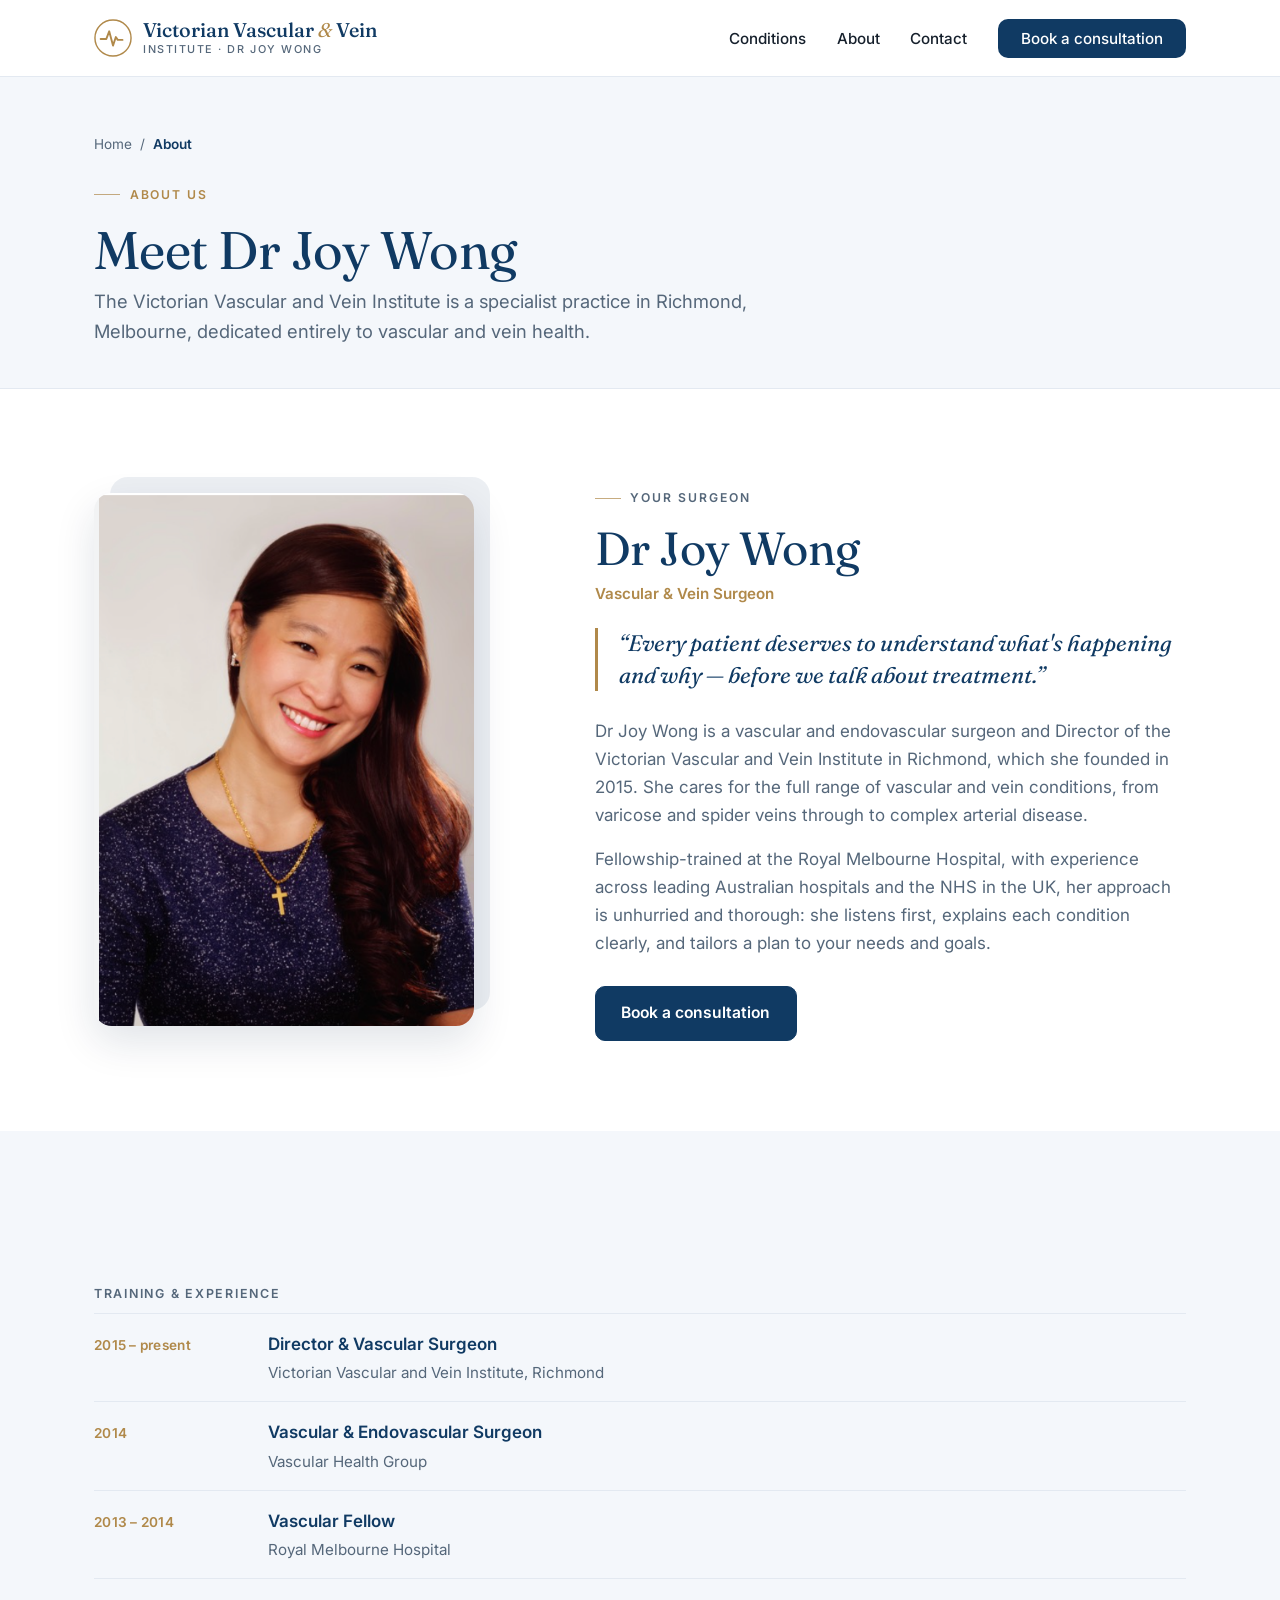
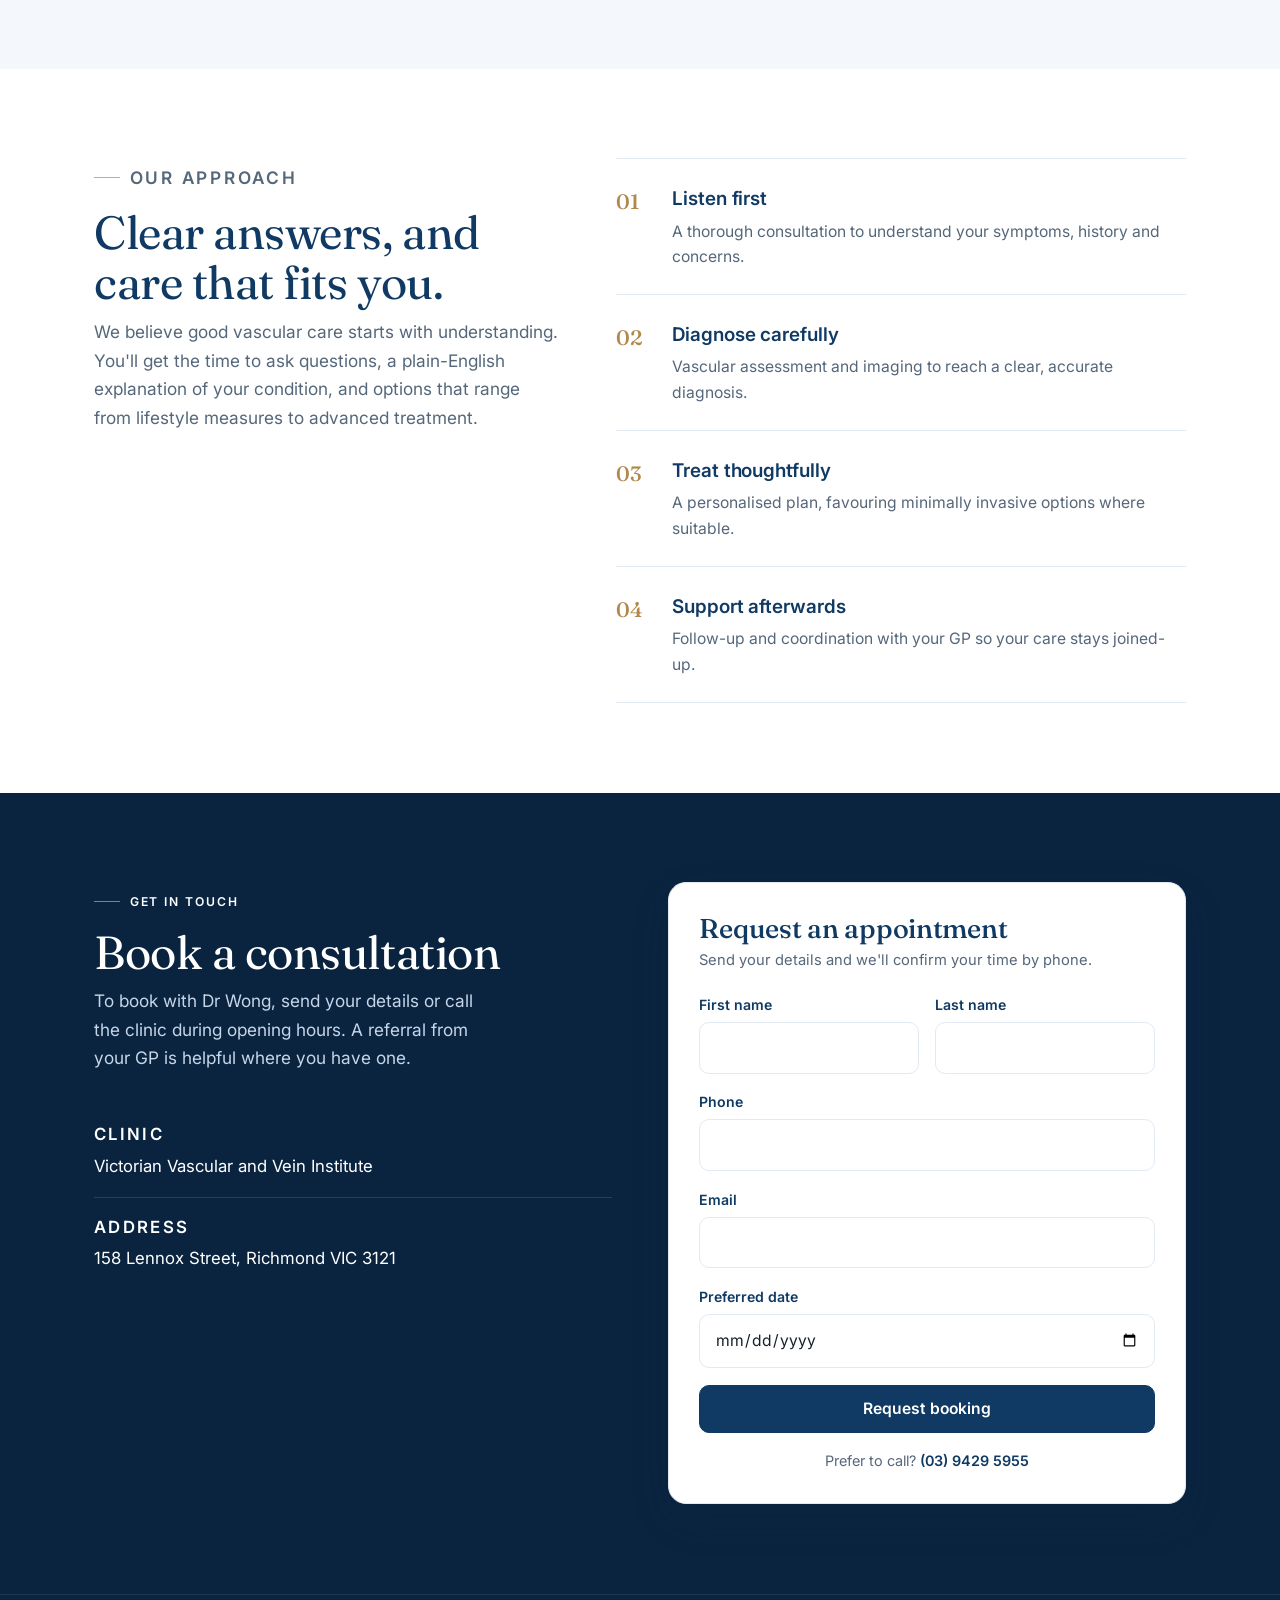
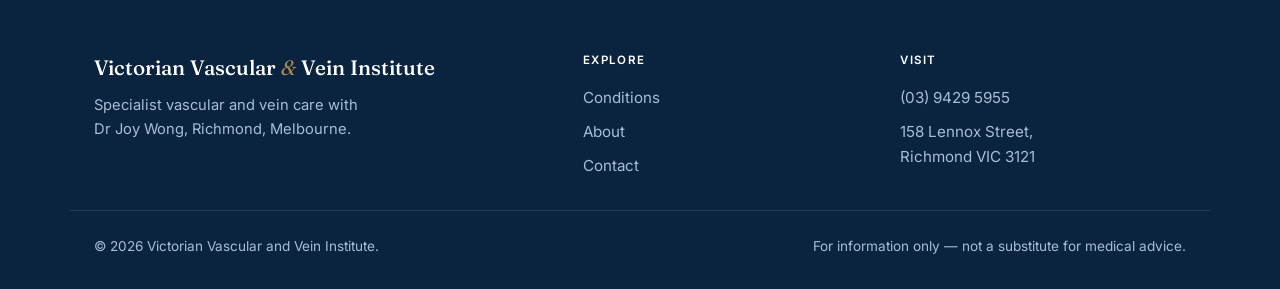
==== about.html @ 4ceb982b "Add per-condition about pages, booking form, and dedicated About Us page - New about.html: Dr Wong b" ====
<!DOCTYPE html>
<html lang="en">
<head>
  <meta charset="UTF-8" />
  <meta name="viewport" content="width=device-width, initial-scale=1.0" />
  <meta name="description" content="About the Victorian Vascular and Vein Institute and Dr Joy Wong — vascular and vein surgeon in Richmond, Melbourne, with her training and experience." />
  <title>About Us — Victorian Vascular and Vein Institute</title>
  <link rel="preconnect" href="https://fonts.googleapis.com" />
  <link rel="preconnect" href="https://fonts.gstatic.com" crossorigin />
  <link href="https://fonts.googleapis.com/css2?family=Fraunces:ital,opsz,wght@0,9..144,400;0,9..144,500;0,9..144,600;1,9..144,400&family=Inter:wght@400;500;600;700&display=swap" rel="stylesheet" />
  <link rel="stylesheet" href="styles.css" />
</head>
<body>
  <a class="skip-link" href="#main">Skip to content</a>

  <header class="site-header">
    <div class="container header-inner">
      <a class="brand" href="index.html" aria-label="Victorian Vascular and Vein Institute home">
        <span class="brand-mark" aria-hidden="true">
          <svg viewBox="0 0 40 40" width="38" height="38">
            <circle cx="20" cy="20" r="19" fill="none" stroke="currentColor" stroke-width="1.5"/>
            <path d="M7 21 h6 l3 -8 l4 15 l3 -9 l2 3 h5" fill="none" stroke="currentColor" stroke-width="2" stroke-linecap="round" stroke-linejoin="round"/>
          </svg>
        </span>
        <span class="brand-text">
          <span class="brand-name">Victorian Vascular <span class="amp">&amp;</span> Vein</span>
          <span class="brand-sub">Institute · Dr Joy Wong</span>
        </span>
      </a>
      <nav class="nav" aria-label="Primary">
        <button class="nav-toggle" aria-expanded="false" aria-controls="nav-menu">
          <span class="sr-only">Menu</span>
          <span class="nav-bars" aria-hidden="true"></span>
        </button>
        <ul id="nav-menu" class="nav-menu">
          <li><a href="index.html#services">Conditions</a></li>
          <li><a href="about.html" aria-current="page">About</a></li>
          <li><a href="index.html#contact">Contact</a></li>
          <li><a class="nav-cta" href="#book">Book a consultation</a></li>
        </ul>
      </nav>
    </div>
  </header>

  <main id="main">
    <section class="page-hero">
      <div class="container">
        <nav class="breadcrumb" aria-label="Breadcrumb">
          <a href="index.html">Home</a>
          <span aria-hidden="true">/</span>
          <span aria-current="page">About</span>
        </nav>
        <p class="eyebrow">About us</p>
        <h1>Meet Dr Joy Wong</h1>
        <p class="page-lead">
          The Victorian Vascular and Vein Institute is a specialist practice in
          Richmond, Melbourne, dedicated entirely to vascular and vein health.
        </p>
      </div>
    </section>

    <!-- Surgeon -->
    <section class="section">
      <div class="container surgeon">
        <figure class="surgeon-photo">
          <img src="images/dr-joy-wong.png" alt="Dr Joy Wong" width="522" height="732" />
        </figure>
        <div class="surgeon-bio">
          <p class="eyebrow">Your surgeon</p>
          <h2 class="section-title">Dr Joy Wong</h2>
          <p class="role">Vascular &amp; Vein Surgeon</p>
          <blockquote class="pull-quote">
            “Every patient deserves to understand what's happening and why —
            before we talk about treatment.”
          </blockquote>
          <p>
            Dr Joy Wong is a vascular and endovascular surgeon and Director of
            the Victorian Vascular and Vein Institute in Richmond, which she
            founded in 2015. She cares for the full range of vascular and vein
            conditions, from varicose and spider veins through to complex
            arterial disease.
          </p>
          <p>
            Fellowship-trained at the Royal Melbourne Hospital, with experience
            across leading Australian hospitals and the NHS in the UK, her
            approach is unhurried and thorough: she listens first, explains each
            condition clearly, and tailors a plan to your needs and goals.
          </p>
          <a class="btn btn-primary" href="#book">Book a consultation</a>
        </div>
      </div>
    </section>

    <!-- Experience -->
    <section class="section section-paper">
      <div class="container experience">
        <h3>Training &amp; experience</h3>
        <ul class="exp-list">
          <li>
            <span class="exp-date">2015 – present</span>
            <span class="exp-role">Director &amp; Vascular Surgeon</span>
            <span class="exp-place">Victorian Vascular and Vein Institute, Richmond</span>
          </li>
          <li>
            <span class="exp-date">2014</span>
            <span class="exp-role">Vascular &amp; Endovascular Surgeon</span>
            <span class="exp-place">Vascular Health Group</span>
          </li>
          <li>
            <span class="exp-date">2013 – 2014</span>
            <span class="exp-role">Vascular Fellow</span>
            <span class="exp-place">Royal Melbourne Hospital</span>
          </li>
        </ul>
      </div>
    </section>

    <!-- Approach -->
    <section class="section">
      <div class="container about-grid">
        <div class="about-lead">
          <p class="eyebrow">Our approach</p>
          <h2 class="section-title">Clear answers, and care that fits you.</h2>
          <p>
            We believe good vascular care starts with understanding. You'll get
            the time to ask questions, a plain-English explanation of your
            condition, and options that range from lifestyle measures to advanced
            treatment.
          </p>
        </div>
        <ul class="feature-list">
          <li>
            <span class="feature-num">01</span>
            <div>
              <h3>Listen first</h3>
              <p>A thorough consultation to understand your symptoms, history and concerns.</p>
            </div>
          </li>
          <li>
            <span class="feature-num">02</span>
            <div>
              <h3>Diagnose carefully</h3>
              <p>Vascular assessment and imaging to reach a clear, accurate diagnosis.</p>
            </div>
          </li>
          <li>
            <span class="feature-num">03</span>
            <div>
              <h3>Treat thoughtfully</h3>
              <p>A personalised plan, favouring minimally invasive options where suitable.</p>
            </div>
          </li>
          <li>
            <span class="feature-num">04</span>
            <div>
              <h3>Support afterwards</h3>
              <p>Follow-up and coordination with your GP so your care stays joined-up.</p>
            </div>
          </li>
        </ul>
      </div>
    </section>

    <!-- Contact / booking -->
    <section class="section section-navy">
      <div class="container contact-grid">
        <div class="contact-info">
          <p class="eyebrow light">Get in touch</p>
          <h2 class="section-title light">Book a consultation</h2>
          <p class="contact-intro">
            To book with Dr Wong, send your details or call the clinic during
            opening hours. A referral from your GP is helpful where you have one.
          </p>
          <ul class="contact-list">
            <li>
              <span class="contact-label">Clinic</span>
              <span>Victorian Vascular and Vein Institute</span>
            </li>
            <li>
              <span class="contact-label">Address</span>
              <a href="https://maps.google.com/?q=158+Lennox+Street,+Richmond+VIC+3121" target="_blank" rel="noopener">158 Lennox Street, Richmond VIC 3121</a>
            </li>
          </ul>
        </div>
        <form class="booking-form" id="book" novalidate>
          <h2 class="booking-title">Request an appointment</h2>
          <p class="booking-sub">Send your details and we'll confirm your time by phone.</p>
          <div class="field-row">
            <div class="field">
              <label for="bf-first">First name</label>
              <input id="bf-first" name="first_name" type="text" autocomplete="given-name" required />
            </div>
            <div class="field">
              <label for="bf-last">Last name</label>
              <input id="bf-last" name="last_name" type="text" autocomplete="family-name" required />
            </div>
          </div>
          <div class="field">
            <label for="bf-phone">Phone</label>
            <input id="bf-phone" name="phone" type="tel" autocomplete="tel" required />
          </div>
          <div class="field">
            <label for="bf-email">Email</label>
            <input id="bf-email" name="email" type="email" autocomplete="email" required />
          </div>
          <div class="field">
            <label for="bf-date">Preferred date</label>
            <input id="bf-date" name="preferred_date" type="date" />
          </div>
          <button class="btn btn-primary btn-block" type="submit">Request booking</button>
          <p class="booking-alt">Prefer to call? <a href="tel:+61394295955">(03) 9429 5955</a></p>
          <p class="booking-status" role="status" aria-live="polite" hidden></p>
        </form>
      </div>
    </section>
  </main>

  <footer class="site-footer">
    <div class="container footer-grid">
      <div>
        <p class="footer-brand">Victorian Vascular <span class="amp">&amp;</span> Vein Institute</p>
        <p class="footer-note">
          Specialist vascular and vein care with Dr Joy Wong, Richmond, Melbourne.
        </p>
      </div>
      <div class="footer-col">
        <h4>Explore</h4>
        <a href="index.html#services">Conditions</a>
        <a href="about.html">About</a>
        <a href="index.html#contact">Contact</a>
      </div>
      <div class="footer-col">
        <h4>Visit</h4>
        <a href="tel:+61394295955">(03) 9429 5955</a>
        <a href="https://maps.google.com/?q=158+Lennox+Street,+Richmond+VIC+3121" target="_blank" rel="noopener">158 Lennox Street,<br />Richmond VIC 3121</a>
      </div>
    </div>
    <div class="container footer-base">
      <p>© <span id="year"></span> Victorian Vascular and Vein Institute.</p>
      <p>For information only — not a substitute for medical advice.</p>
    </div>
  </footer>

  <script src="script.js"></script>
</body>
</html>
---- styles.css ----
/* ============================================================
   Victorian Vascular and Vein Institute
   Palette: navy + white, restrained brass accent
   Type: Fraunces (display) + Inter (body/UI)
   ============================================================ */

:root {
  --navy: #103a63;
  --navy-deep: #0a2440;
  --navy-700: #1c4e80;
  --ink: #16202c;
  --muted: #55677a;
  --brass: #b0894a;
  --brass-soft: #cba95f;
  --paper: #f4f7fb;
  --line: #e3e9f1;
  --white: #ffffff;

  --radius: 10px;
  --radius-lg: 18px;
  --shadow-sm: 0 2px 10px rgba(10, 36, 64, 0.06);
  --shadow-md: 0 16px 40px rgba(10, 36, 64, 0.12);
  --container: 1140px;

  --serif: "Fraunces", Georgia, "Times New Roman", serif;
  --sans: "Inter", system-ui, -apple-system, "Segoe UI", Roboto, sans-serif;
}

* { box-sizing: border-box; }
html { scroll-behavior: smooth; }

body {
  margin: 0;
  font-family: var(--sans);
  color: var(--ink);
  background: var(--white);
  line-height: 1.65;
  font-size: 17px;
  -webkit-font-smoothing: antialiased;
  text-rendering: optimizeLegibility;
}

h1, h2, h3, h4 { margin: 0 0 0.5em; color: var(--navy); }
h1, h2 { font-family: var(--serif); font-weight: 400; line-height: 1.08; letter-spacing: -0.01em; }
h1 { font-size: clamp(2.5rem, 6vw, 4.15rem); }
h2 { font-size: clamp(1.9rem, 4vw, 2.9rem); }
h3 { font-family: var(--sans); font-weight: 600; font-size: 1.18rem; letter-spacing: -0.005em; }
h4 { font-family: var(--sans); font-weight: 600; font-size: 0.95rem; }
p { margin: 0 0 1rem; }
a { color: var(--navy); text-decoration: none; }
a:hover { color: var(--navy-700); }

.amp { font-family: var(--serif); font-style: italic; color: var(--brass); font-weight: 400; }

.container { width: 100%; max-width: var(--container); margin: 0 auto; padding: 0 1.5rem; }

.sr-only {
  position: absolute; width: 1px; height: 1px; padding: 0; margin: -1px;
  overflow: hidden; clip: rect(0 0 0 0); white-space: nowrap; border: 0;
}
.skip-link {
  position: absolute; left: -999px; top: 0; z-index: 100;
  background: var(--navy); color: #fff; padding: 0.6rem 1rem; border-radius: 0 0 8px 0;
}
.skip-link:focus { left: 0; }

:focus-visible { outline: 3px solid var(--brass); outline-offset: 2px; border-radius: 3px; }

/* ---------- Eyebrow ---------- */
.eyebrow {
  display: inline-flex; align-items: center; gap: 0.6rem;
  font-size: 0.76rem; font-weight: 600; text-transform: uppercase;
  letter-spacing: 0.16em; color: var(--brass); margin: 0 0 1rem;
}
.eyebrow::before {
  content: ""; width: 26px; height: 1px; background: var(--brass); opacity: 0.7;
}
.eyebrow.light { color: var(--brass-soft); }
.eyebrow.light::before { background: var(--brass-soft); }

/* ---------- Buttons ---------- */
.btn {
  display: inline-block; font-family: var(--sans); font-weight: 600; font-size: 0.98rem;
  padding: 0.85rem 1.6rem; border-radius: var(--radius); border: 1.5px solid transparent;
  cursor: pointer; transition: transform 0.18s ease, background 0.18s ease, color 0.18s ease, border-color 0.18s ease;
}
.btn:hover { transform: translateY(-2px); }
.btn-primary { background: var(--navy); color: #fff; border-color: var(--navy); }
.btn-primary:hover { background: var(--navy-deep); border-color: var(--navy-deep); color: #fff; }
.btn-ghost { background: transparent; color: var(--navy); border-color: rgba(16, 58, 99, 0.28); }
.btn-ghost:hover { border-color: var(--navy); background: rgba(16, 58, 99, 0.04); }
.btn-block { width: 100%; }

/* ---------- Header ---------- */
.site-header {
  position: sticky; top: 0; z-index: 50;
  background: rgba(255, 255, 255, 0.86);
  backdrop-filter: saturate(180%) blur(10px);
  border-bottom: 1px solid var(--line);
}
.header-inner { display: flex; align-items: center; justify-content: space-between; min-height: 76px; gap: 1rem; }
.brand { display: flex; align-items: center; gap: 0.7rem; color: var(--navy); }
.brand:hover { color: var(--navy); }
.brand-mark { color: var(--brass); display: grid; place-items: center; flex: none; }
.brand-text { display: flex; flex-direction: column; line-height: 1.1; }
.brand-name { font-family: var(--serif); font-size: 1.24rem; font-weight: 500; color: var(--navy); }
.brand-sub {
  font-size: 0.68rem; text-transform: uppercase; letter-spacing: 0.14em;
  color: var(--muted); font-weight: 500; margin-top: 2px;
}

.nav { display: flex; align-items: center; }
.nav-menu { display: flex; align-items: center; gap: 1.9rem; list-style: none; margin: 0; padding: 0; }
.nav-menu a { color: var(--ink); font-weight: 500; font-size: 0.95rem; position: relative; padding: 0.2rem 0; }
.nav-menu a:not(.nav-cta)::after {
  content: ""; position: absolute; left: 0; bottom: -2px; width: 0; height: 1.5px;
  background: var(--brass); transition: width 0.2s ease;
}
.nav-menu a:not(.nav-cta):hover::after { width: 100%; }
.nav-menu a.nav-cta {
  background: var(--navy); color: #fff; padding: 0.62rem 1.45rem; border-radius: var(--radius); white-space: nowrap;
}
.nav-menu a.nav-cta:hover { background: var(--navy-deep); color: #fff; }

.nav-toggle { display: none; background: none; border: 0; cursor: pointer; padding: 0.5rem; }
.nav-bars, .nav-bars::before, .nav-bars::after {
  display: block; width: 24px; height: 2px; background: var(--navy); position: relative; border-radius: 2px;
}
.nav-bars::before, .nav-bars::after { content: ""; position: absolute; left: 0; }
.nav-bars::before { top: -7px; }
.nav-bars::after { top: 7px; }

/* ---------- Hero ---------- */
.hero { position: relative; overflow: hidden; padding: clamp(3rem, 7vw, 6rem) 0 clamp(3.5rem, 7vw, 6.5rem); }
.hero::before {
  content: ""; position: absolute; top: -12%; right: -8%; width: 46%; height: 120%;
  background: radial-gradient(60% 60% at 70% 40%, rgba(16, 58, 99, 0.07), transparent 70%);
  pointer-events: none;
}
.hero-inner { position: relative; display: grid; gap: clamp(2.5rem, 5vw, 4rem); align-items: center; }
.hero-copy { max-width: 34rem; }
.hero h1 { margin-bottom: 1.1rem; }
.hero .lead { font-size: 1.2rem; color: var(--muted); max-width: 33ch; margin-bottom: 1.9rem; }
.hero-actions { display: flex; flex-wrap: wrap; gap: 0.9rem; }
.hero-trust {
  display: flex; flex-wrap: wrap; gap: 0.5rem 1.5rem; list-style: none; margin: 2.2rem 0 0; padding: 1.5rem 0 0;
  border-top: 1px solid var(--line);
}
.hero-trust li {
  position: relative; padding-left: 1.4rem; font-size: 0.92rem; color: var(--ink); font-weight: 500;
}
.hero-trust li::before {
  content: ""; position: absolute; left: 0; top: 0.5em; width: 7px; height: 7px;
  border-radius: 50%; background: var(--brass);
}

/* Hero portrait — the signature element */
.hero-portrait { position: relative; margin: 0; justify-self: center; max-width: 380px; width: 100%; }
.portrait-frame { position: relative; }
.portrait-frame::before {
  content: ""; position: absolute; inset: 18px -18px -18px 18px;
  border: 1.5px solid var(--brass); border-radius: var(--radius-lg); z-index: 0;
}
.portrait-frame img {
  position: relative; z-index: 1; display: block; width: 100%; height: auto;
  border-radius: var(--radius-lg); box-shadow: var(--shadow-md);
}
.portrait-chip {
  position: absolute; z-index: 2; left: -14px; bottom: 26px;
  background: #fff; border-radius: var(--radius); padding: 0.7rem 1.1rem;
  box-shadow: var(--shadow-md); border-left: 3px solid var(--brass);
  display: flex; flex-direction: column; line-height: 1.25;
}
.portrait-chip strong { font-family: var(--serif); font-weight: 500; font-size: 1.05rem; color: var(--navy); }
.portrait-chip span { font-size: 0.8rem; color: var(--muted); }

/* ---------- Sections ---------- */
.section { padding: clamp(3.5rem, 7vw, 6rem) 0; }
.section-paper { background: var(--paper); }
.section-head { max-width: 40rem; margin-bottom: 3rem; }
.section-title { margin-bottom: 0.6rem; }
.section-intro { color: var(--muted); font-size: 1.08rem; margin: 0; }

/* ---------- Condition cards ---------- */
.cards { display: grid; grid-template-columns: repeat(auto-fill, minmax(300px, 1fr)); gap: 1.5rem; }
.card {
  position: relative; background: #fff; border: 1px solid var(--line); border-radius: var(--radius-lg);
  overflow: hidden; box-shadow: var(--shadow-sm);
  transition: transform 0.2s ease, box-shadow 0.2s ease, border-color 0.2s ease;
}
.card::after {
  content: ""; position: absolute; top: 0; left: 0; right: 0; height: 3px;
  background: var(--brass); transform: scaleX(0); transform-origin: left; transition: transform 0.25s ease;
}
.card:hover { transform: translateY(-4px); box-shadow: var(--shadow-md); border-color: transparent; }
.card:hover::after { transform: scaleX(1); }
.card-img {
  display: block; width: 100%; height: auto; aspect-ratio: 400 / 240;
  object-fit: cover; border-bottom: 1px solid var(--line); background: #eef3fa;
}
.card-body { padding: 1.4rem 1.6rem 1.7rem; }
.card-body h3 { color: var(--navy); margin-bottom: 0.45rem; }
.card-body p { color: var(--muted); margin: 0; font-size: 0.97rem; }
.card-cta {
  margin-top: 1rem; padding: 0; background: none; border: 0; cursor: pointer;
  font-family: var(--sans); font-size: 0.92rem; font-weight: 600; color: var(--navy);
  display: inline-flex; align-items: center; gap: 0.4rem;
}
.card-cta span { color: var(--brass); transition: transform 0.18s ease; }
.card-cta:hover { color: var(--navy-700); }
.card-cta:hover span { transform: translateX(3px); }

/* ---------- Before/after modal ---------- */
.modal { position: fixed; inset: 0; z-index: 100; display: grid; place-items: center; padding: 1.25rem; }
.modal[hidden] { display: none; }
.modal-backdrop { position: absolute; inset: 0; background: rgba(10, 36, 64, 0.6); backdrop-filter: blur(2px); }
.modal-dialog {
  position: relative; z-index: 1; background: #fff; border-radius: var(--radius-lg);
  padding: clamp(1.4rem, 4vw, 2.2rem); max-width: 760px; width: 100%;
  max-height: 90vh; overflow-y: auto; box-shadow: var(--shadow-md);
  animation: modal-in 0.22s ease;
}
@keyframes modal-in { from { opacity: 0; transform: translateY(12px); } to { opacity: 1; transform: none; } }
.modal-close {
  position: absolute; top: 0.9rem; right: 0.9rem; width: 40px; height: 40px;
  display: grid; place-items: center; border: 0; border-radius: 50%; cursor: pointer;
  background: var(--paper); color: var(--navy); transition: background 0.15s ease;
}
.modal-close:hover { background: var(--line); }
.modal-title { font-family: var(--serif); font-weight: 500; font-size: clamp(1.4rem, 3vw, 1.9rem); margin: 0 0 1.1rem; }
.modal-img {
  display: block; width: 100%; height: auto; border-radius: var(--radius);
  border: 1px solid var(--line); background: #eef3fa;
}
.modal-note { margin: 1rem 0 0; font-size: 0.88rem; color: var(--muted); }
body.modal-open { overflow: hidden; }

/* ---------- Card as link ---------- */
.card { text-decoration: none; color: inherit; display: flex; flex-direction: column; }
.card:hover { text-decoration: none; }
.card .card-body { display: flex; flex-direction: column; flex: 1 1 auto; }
.card .card-cta { margin-top: auto; padding-top: 1rem; }
.card:hover .card-cta span { transform: translateX(3px); }

/* ---------- Condition page ---------- */
.page-hero {
  background: var(--paper); border-bottom: 1px solid var(--line);
  padding: clamp(2rem, 5vw, 3.5rem) 0 clamp(1.8rem, 4vw, 2.6rem);
}
.breadcrumb { display: flex; flex-wrap: wrap; gap: 0.5rem; font-size: 0.85rem; color: var(--muted); margin-bottom: 1.25rem; }
.breadcrumb a { color: var(--muted); }
.breadcrumb a:hover { color: var(--navy); }
.breadcrumb [aria-current] { color: var(--navy); font-weight: 600; }
.page-hero h1 { font-size: clamp(2.1rem, 5vw, 3.3rem); margin-bottom: 0.5rem; }
.page-lead { font-size: 1.15rem; color: var(--muted); max-width: 60ch; margin: 0; }

.condition-layout { display: grid; gap: clamp(2rem, 5vw, 3.5rem); align-items: start; }
.condition-content { max-width: 70ch; }
.condition-hero-img {
  display: block; width: 100%; height: auto; aspect-ratio: 400 / 240; object-fit: cover;
  border-radius: var(--radius-lg); border: 1px solid var(--line); background: #eef3fa; margin-bottom: 2rem;
}
.condition-content h2 {
  font-family: var(--serif); font-weight: 500; font-size: clamp(1.4rem, 3vw, 1.85rem);
  margin: 2rem 0 0.6rem;
}
.condition-content p { color: var(--ink); }
.cond-list { list-style: none; margin: 0 0 1rem; padding: 0; }
.cond-list li { position: relative; padding-left: 1.6rem; margin-bottom: 0.5rem; color: var(--ink); }
.cond-list li::before {
  content: ""; position: absolute; left: 0; top: 0.62em; width: 7px; height: 7px;
  border-radius: 50%; background: var(--brass);
}
.disclaimer {
  margin-top: 2rem; padding: 1rem 1.2rem; background: var(--paper);
  border-left: 3px solid var(--brass); border-radius: 0 8px 8px 0;
  font-size: 0.9rem; color: var(--muted);
}
.ba-figure { margin: 1.5rem 0 0.5rem; }
.ba-figure img { width: 100%; height: auto; border-radius: var(--radius); border: 1px solid var(--line); }
.ba-figure figcaption { margin-top: 0.6rem; font-size: 0.85rem; color: var(--muted); }

/* ---------- Booking form ---------- */
.booking-aside { position: static; }
.booking-form {
  background: #fff; border: 1px solid var(--line); border-radius: var(--radius-lg);
  padding: clamp(1.4rem, 3vw, 1.9rem); box-shadow: var(--shadow-md);
}
.booking-title { font-family: var(--serif); font-weight: 500; font-size: clamp(1.35rem, 3vw, 1.7rem); margin: 0 0 0.3rem; }
.booking-sub { font-size: 0.92rem; color: var(--muted); margin: 0 0 1.3rem; }
.booking-regarding {
  font-size: 0.88rem; color: var(--muted); margin: 0 0 1.1rem;
  padding: 0.6rem 0.85rem; background: var(--paper); border-radius: 8px;
}
.booking-regarding strong { color: var(--navy); }
.field-row { display: grid; gap: 1rem; }
.booking-alt { margin: 1rem 0 0; font-size: 0.9rem; color: var(--muted); text-align: center; }
.booking-alt a { font-weight: 600; }
.booking-status {
  margin: 1rem 0 0; padding: 0.8rem 1rem; border-radius: 8px;
  background: #eaf4ec; color: #1f5130; font-size: 0.92rem;
}
.booking-status.is-error { background: #fdecec; color: #8f2f3a; }

@media (min-width: 480px) {
  .field-row { grid-template-columns: 1fr 1fr; }
}
@media (min-width: 900px) {
  .condition-layout { grid-template-columns: 1fr 380px; }
  .booking-aside { position: sticky; top: 96px; }
}

/* ---------- Surgeon ---------- */
.surgeon { display: grid; gap: clamp(2rem, 5vw, 4rem); align-items: center; }
.surgeon-photo { position: relative; margin: 0; max-width: 380px; width: 100%; justify-self: center; }
.surgeon-photo::before {
  content: ""; position: absolute; inset: -16px -16px 16px 16px;
  background: var(--navy); border-radius: var(--radius-lg); z-index: 0; opacity: 0.08;
}
.surgeon-photo img {
  position: relative; z-index: 1; display: block; width: 100%; height: auto;
  border-radius: var(--radius-lg); box-shadow: var(--shadow-md);
}
.surgeon-bio { max-width: 38rem; }
.surgeon-bio .role { color: var(--brass); font-weight: 600; font-size: 0.95rem; margin: -0.2rem 0 1.4rem; }
.surgeon-bio p { color: var(--muted); }
.surgeon-bio .btn { margin-top: 0.8rem; }
.pull-quote {
  font-family: var(--serif); font-style: italic; font-size: 1.4rem; line-height: 1.4;
  color: var(--navy); margin: 0 0 1.6rem; padding-left: 1.3rem; border-left: 3px solid var(--brass);
}

/* ---------- Experience / credentials ---------- */
.experience { margin-top: clamp(2.5rem, 5vw, 4rem); }
.experience > h3 {
  font-family: var(--sans); text-transform: uppercase; letter-spacing: 0.14em;
  font-size: 0.78rem; color: var(--muted); font-weight: 600; margin-bottom: 0.5rem;
}
.exp-list { list-style: none; margin: 0; padding: 0; }
.exp-list li {
  display: grid; grid-template-columns: 150px 1fr; gap: 0.15rem 1.5rem;
  padding: 1rem 0; border-top: 1px solid var(--line); align-items: baseline;
}
.exp-list li:last-child { border-bottom: 1px solid var(--line); }
.exp-date { font-size: 0.85rem; font-weight: 600; color: var(--brass); letter-spacing: 0.02em; }
.exp-role { font-weight: 600; color: var(--navy); }
.exp-place { grid-column: 2; color: var(--muted); font-size: 0.95rem; }

@media (max-width: 560px) {
  .exp-list li { grid-template-columns: 1fr; gap: 0.1rem; }
  .exp-place { grid-column: 1; }
}

/* ---------- Approach (real sequence -> numbered) ---------- */
.about-grid { display: grid; gap: clamp(2rem, 5vw, 3.5rem); }
.about-lead { max-width: 34rem; }
.about-lead p { color: var(--muted); font-size: 1.08rem; }
.feature-list { list-style: none; margin: 0; padding: 0; display: grid; gap: 0; }
.feature-list li {
  display: flex; gap: 1.3rem; align-items: flex-start;
  padding: 1.5rem 0; border-top: 1px solid var(--line);
}
.feature-list li:last-child { border-bottom: 1px solid var(--line); }
.feature-num {
  font-family: var(--serif); font-size: 1.3rem; color: var(--brass); font-weight: 500;
  flex: none; width: 2.2rem; padding-top: 0.1rem;
}
.feature-list h3 { margin-bottom: 0.25rem; }
.feature-list p { margin: 0; color: var(--muted); font-size: 0.98rem; }

/* ---------- Contact ---------- */
.section-navy { background: var(--navy-deep); color: #fff; }
.section-navy .section-title, .section-navy .light { color: #fff; }
.contact-grid { display: grid; gap: clamp(2rem, 5vw, 3.5rem); align-items: start; }
.contact-intro { color: #c6d6e8; font-size: 1.08rem; max-width: 36ch; }
.contact-list { list-style: none; margin: 2rem 0 0; padding: 0; }
.contact-list li { padding: 1rem 0; border-top: 1px solid rgba(255, 255, 255, 0.12); }
.contact-list li:first-child { border-top: 0; }
.contact-label {
  display: block; text-transform: uppercase; letter-spacing: 0.14em; font-size: 0.7rem;
  font-weight: 600; color: var(--brass-soft); margin-bottom: 0.2rem;
}
.contact-list a, .contact-list span { color: #fff; font-size: 1.05rem; }
.contact-list a:hover { color: var(--brass-soft); }

.contact-form {
  background: #fff; border-radius: var(--radius-lg); padding: 1.9rem; color: var(--ink);
  box-shadow: var(--shadow-md);
}
.form-note { font-size: 0.85rem; color: var(--muted); margin-bottom: 1.3rem; }
.field { margin-bottom: 1.05rem; }
.field label { display: block; font-weight: 600; font-size: 0.88rem; margin-bottom: 0.35rem; color: var(--navy); }
.field input, .field textarea {
  width: 100%; padding: 0.75rem 0.9rem; border: 1px solid var(--line); border-radius: var(--radius);
  font: inherit; font-size: 0.98rem; color: var(--ink); background: #fff;
  transition: border-color 0.15s ease, box-shadow 0.15s ease;
}
.field input:focus, .field textarea:focus {
  outline: none; border-color: var(--brass); box-shadow: 0 0 0 3px rgba(176, 137, 74, 0.16);
}

/* Call-to-book card */
.call-card {
  background: #fff; border-radius: var(--radius-lg); padding: 2.2rem 1.9rem;
  color: var(--ink); box-shadow: var(--shadow-md); text-align: center;
}
.call-label {
  text-transform: uppercase; letter-spacing: 0.16em; font-size: 0.72rem;
  font-weight: 600; color: var(--brass); margin: 0 0 0.5rem;
}
.call-number {
  display: block; font-family: var(--serif); font-weight: 500;
  font-size: clamp(2rem, 8vw, 2.6rem); color: var(--navy); letter-spacing: -0.01em;
  margin-bottom: 1.3rem; line-height: 1.1;
}
.call-number:hover { color: var(--navy-700); }
.call-note { margin: 1.3rem 0 0; font-size: 0.9rem; color: var(--muted); line-height: 1.55; }

/* ---------- Footer ---------- */
.site-footer { background: var(--navy-deep); color: #a9bdd4; padding: clamp(2.5rem, 5vw, 3.5rem) 0 2rem; border-top: 1px solid rgba(255, 255, 255, 0.08); }
.footer-grid { display: grid; gap: 2rem; padding-bottom: 2rem; }
.footer-brand { font-family: var(--serif); font-size: 1.3rem; font-weight: 500; color: #fff; margin: 0 0 0.5rem; }
.footer-note { margin: 0; font-size: 0.92rem; max-width: 30ch; }
.footer-col { display: flex; flex-direction: column; gap: 0.55rem; }
.footer-col h4 { color: #fff; text-transform: uppercase; letter-spacing: 0.12em; font-size: 0.72rem; margin: 0 0 0.4rem; }
.footer-col a { color: #a9bdd4; font-size: 0.95rem; }
.footer-col a:hover { color: var(--brass-soft); }
.footer-base {
  display: flex; flex-wrap: wrap; gap: 0.4rem 1.5rem; justify-content: space-between;
  padding-top: 1.5rem; border-top: 1px solid rgba(255, 255, 255, 0.1); font-size: 0.85rem;
}
.footer-base p { margin: 0; }

/* ---------- Responsive ---------- */
@media (min-width: 820px) {
  .hero-inner { grid-template-columns: 1.15fr 0.85fr; }
  .hero-portrait { justify-self: end; }
  .surgeon { grid-template-columns: 0.85fr 1.15fr; }
  .surgeon-photo { justify-self: start; }
  .about-grid { grid-template-columns: 0.9fr 1.1fr; align-items: start; }
  .contact-grid { grid-template-columns: 1fr 1fr; }
  .footer-grid { grid-template-columns: 1.6fr 1fr 1fr; }
}

@media (max-width: 819px) {
  .nav-toggle { display: block; }
  .nav-menu {
    position: absolute; top: 76px; left: 0; right: 0; display: none;
    flex-direction: column; align-items: stretch; gap: 0; background: #fff;
    border-bottom: 1px solid var(--line); padding: 0.5rem 1.5rem 1.2rem; box-shadow: var(--shadow-md);
  }
  .nav-menu.open { display: flex; }
  .nav-menu li { padding: 0.5rem 0; }
  .nav-menu a.nav-cta { text-align: center; margin-top: 0.6rem; }
  .hero-portrait { margin-top: 0.5rem; max-width: 340px; }
}

/* Mobile-first refinements: bigger tap targets, full-width actions */
@media (max-width: 560px) {
  body { font-size: 16px; }
  .container { padding: 0 1.15rem; }
  .btn { padding: 0.95rem 1.4rem; font-size: 1rem; }
  .hero-actions { flex-direction: column; align-items: stretch; }
  .hero-actions .btn { width: 100%; text-align: center; }
  .hero .lead { max-width: none; }
  .hero-portrait { max-width: 300px; }
  .cards { grid-template-columns: 1fr; }
  .surgeon-photo { max-width: 300px; }
  .section-head { margin-bottom: 2.2rem; }
  .contact-list a, .contact-list span { font-size: 1rem; }
}

/* Comfortable tap targets on any touch device */
@media (hover: none) {
  .nav-menu a, .footer-col a, .contact-list a { padding-top: 0.35rem; padding-bottom: 0.35rem; }
}

@media (prefers-reduced-motion: reduce) {
  html { scroll-behavior: auto; }
  * { transition: none !important; animation: none !important; }
}
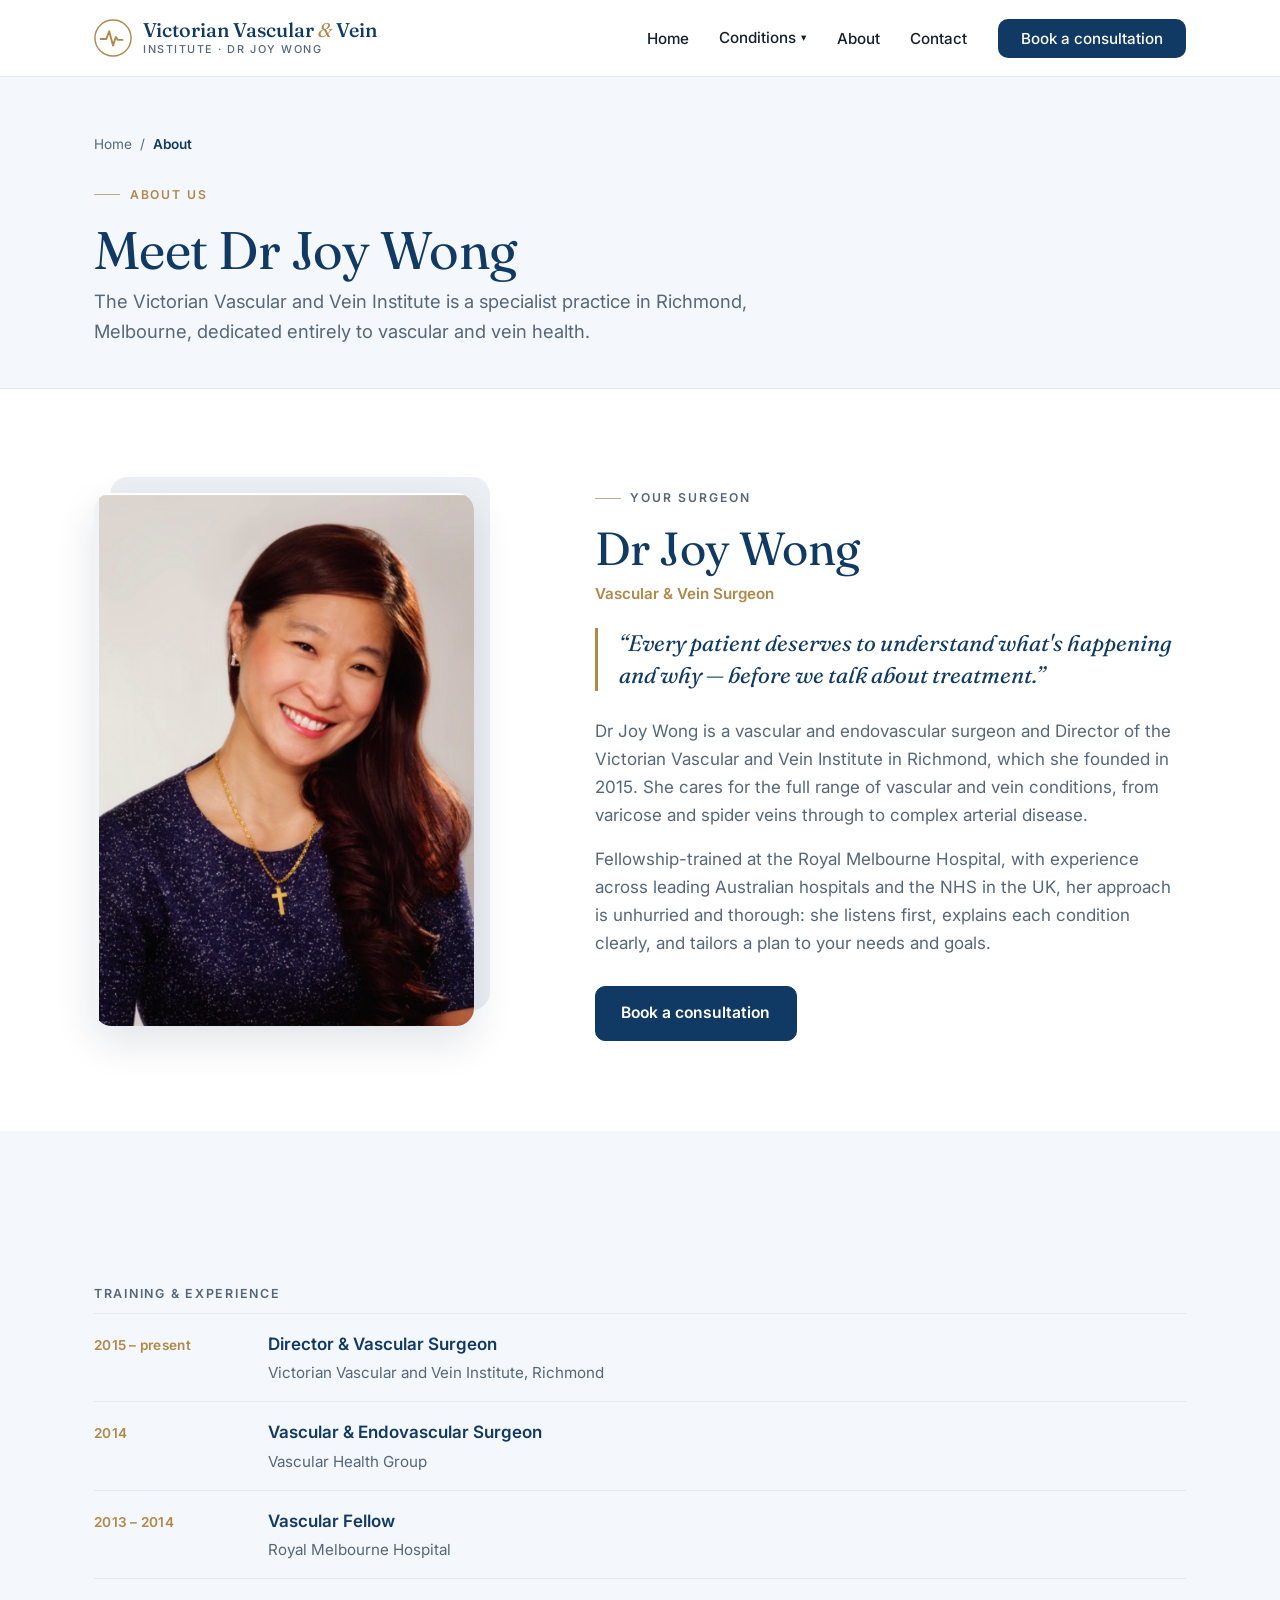
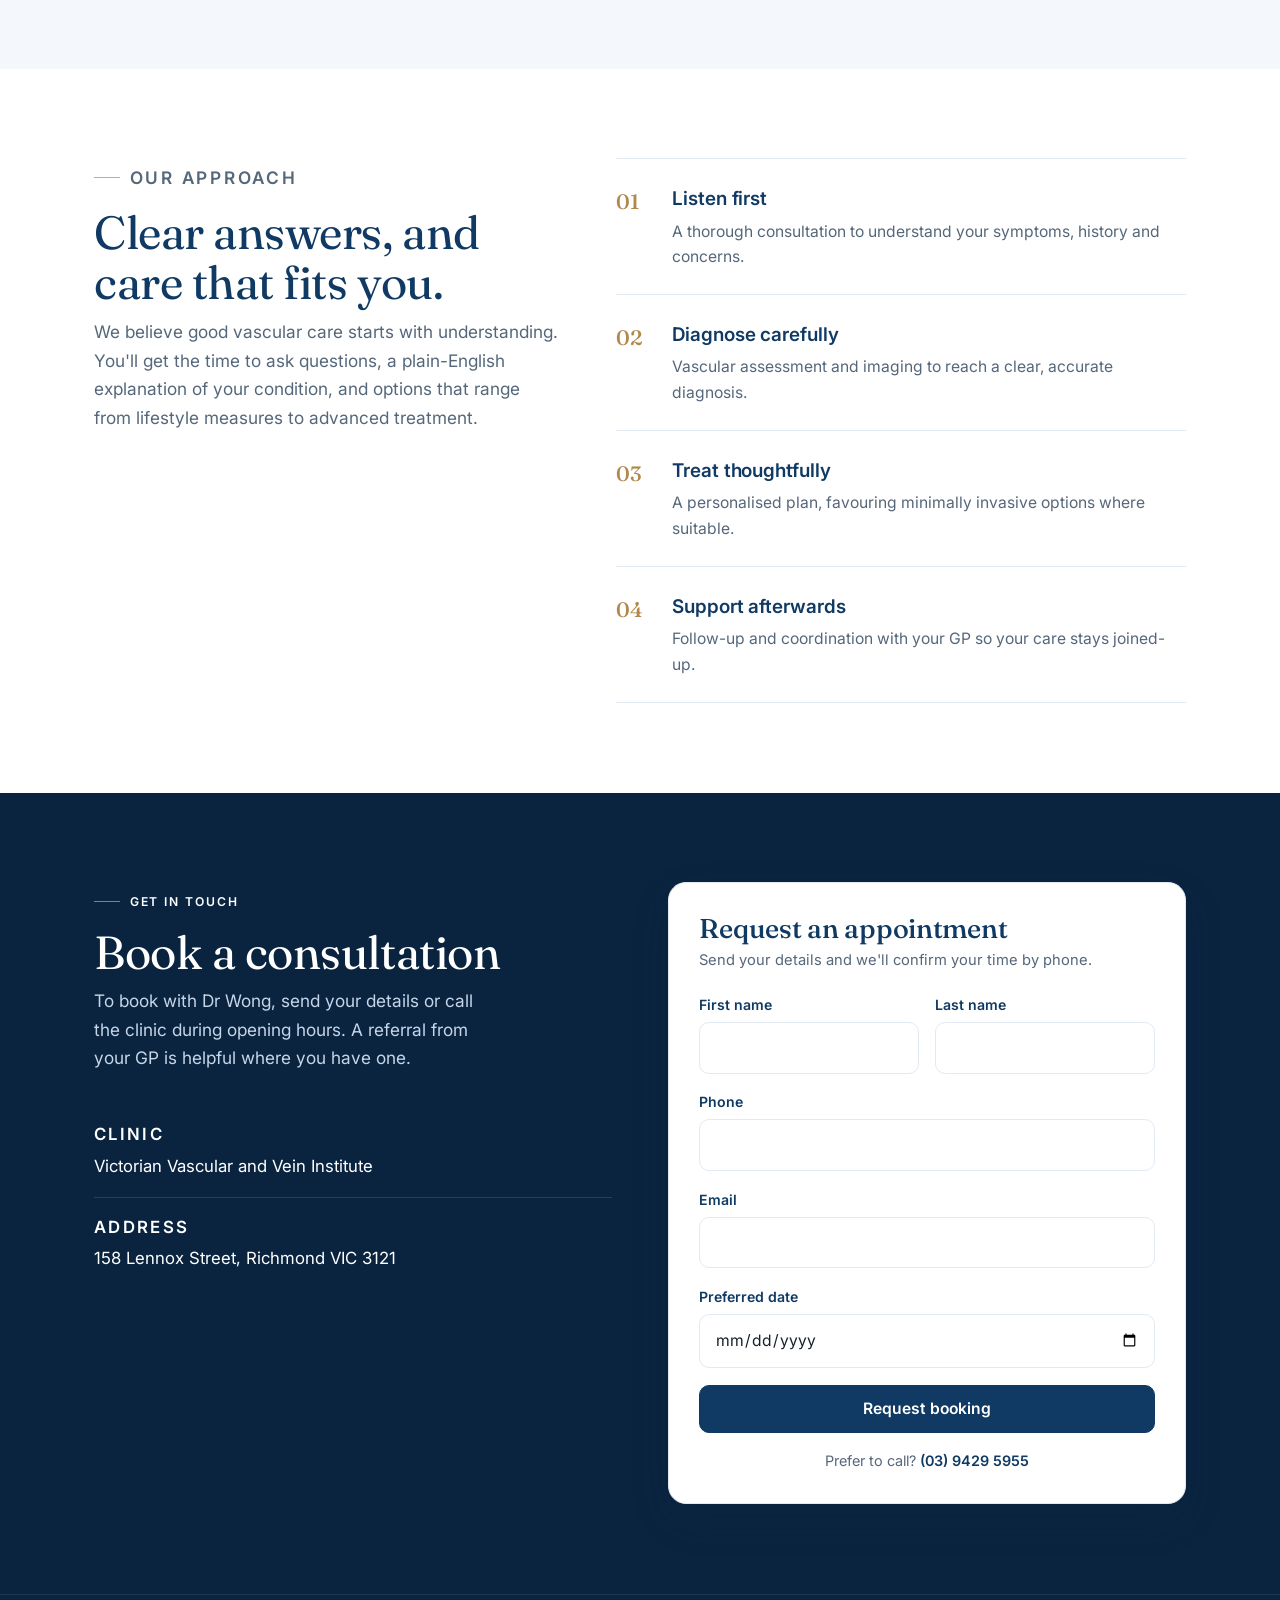
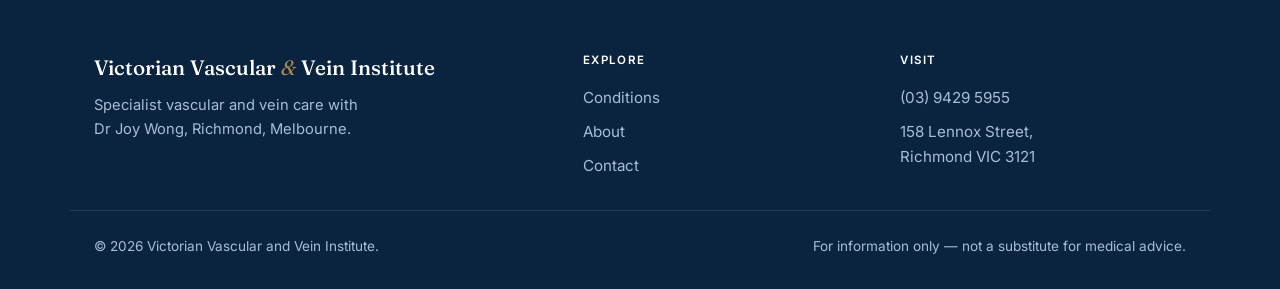
==== commit 5f314437: "Add Home nav link and hover dropdown of conditions - Home link in the nav on every page - Hovering C" ====
--- a/about.html
+++ b/about.html
@@ -33,7 +33,20 @@
           <span class="nav-bars" aria-hidden="true"></span>
         </button>
         <ul id="nav-menu" class="nav-menu">
-          <li><a href="index.html#services">Conditions</a></li>
+          <li><a href="index.html">Home</a></li>
+          <li class="has-dropdown">
+            <a href="index.html#services" class="nav-drop-toggle">Conditions <span class="caret" aria-hidden="true">&#9662;</span></a>
+            <div class="dropdown-panel">
+              <div class="container dropdown-row">
+                <a href="varicose-veins.html">Varicose &amp; Spider Veins</a>
+                <a href="peripheral-artery-disease.html">Peripheral Artery Disease</a>
+                <a href="aortic-aneurysm.html">Aortic Aneurysm Care</a>
+                <a href="carotid-artery-disease.html">Carotid Artery Disease</a>
+                <a href="deep-vein-thrombosis.html">Deep Vein Thrombosis</a>
+                <a href="dialysis-access.html">Dialysis Access</a>
+              </div>
+            </div>
+          </li>
           <li><a href="about.html" aria-current="page">About</a></li>
           <li><a href="index.html#contact">Contact</a></li>
           <li><a class="nav-cta" href="#book">Book a consultation</a></li>
--- a/styles.css
+++ b/styles.css
@@ -121,6 +121,32 @@
   background: var(--navy); color: #fff; padding: 0.62rem 1.45rem; border-radius: var(--radius); white-space: nowrap;
 }
 .nav-menu a.nav-cta:hover { background: var(--navy-deep); color: #fff; }
+
+/* Conditions dropdown */
+.nav-menu .has-dropdown { position: static; }
+.nav-drop-toggle { display: inline-flex; align-items: center; }
+.nav-drop-toggle .caret { font-size: 0.7em; margin-left: 0.3rem; transition: transform 0.2s ease; }
+.has-dropdown:hover .caret,
+.has-dropdown:focus-within .caret { transform: rotate(180deg); }
+.dropdown-panel {
+  position: absolute; left: 0; right: 0; top: 100%;
+  background: #fff; border-bottom: 1px solid var(--line); box-shadow: var(--shadow-md);
+  opacity: 0; visibility: hidden; transform: translateY(-8px);
+  transition: opacity 0.18s ease, transform 0.18s ease, visibility 0.18s ease;
+  z-index: 45;
+}
+.has-dropdown:hover .dropdown-panel,
+.has-dropdown:focus-within .dropdown-panel { opacity: 1; visibility: visible; transform: none; }
+.dropdown-row {
+  display: grid; grid-template-columns: repeat(auto-fit, minmax(170px, 1fr));
+  gap: 0.4rem; padding: 1rem 1.5rem;
+}
+.dropdown-row a {
+  display: block; padding: 0.7rem 0.9rem; border-radius: 8px; border: 1px solid transparent;
+  color: var(--navy); font-size: 0.9rem; font-weight: 500; line-height: 1.3;
+}
+.dropdown-row a::after { display: none; }
+.dropdown-row a:hover { background: var(--paper); border-color: var(--line); color: var(--navy); }
 
 .nav-toggle { display: none; background: none; border: 0; cursor: pointer; padding: 0.5rem; }
 .nav-bars, .nav-bars::before, .nav-bars::after {
@@ -453,6 +479,15 @@
   .nav-menu li { padding: 0.5rem 0; }
   .nav-menu a.nav-cta { text-align: center; margin-top: 0.6rem; }
   .hero-portrait { margin-top: 0.5rem; max-width: 340px; }
+
+  /* Conditions dropdown becomes an inline sublist on mobile */
+  .dropdown-panel {
+    position: static; opacity: 1; visibility: visible; transform: none;
+    box-shadow: none; border: 0; background: transparent;
+  }
+  .dropdown-row { grid-template-columns: 1fr; gap: 0; padding: 0.25rem 0 0 0.9rem; }
+  .dropdown-row a { padding: 0.45rem 0.4rem; color: var(--muted); }
+  .nav-drop-toggle .caret { display: none; }
 }
 
 /* Mobile-first refinements: bigger tap targets, full-width actions */
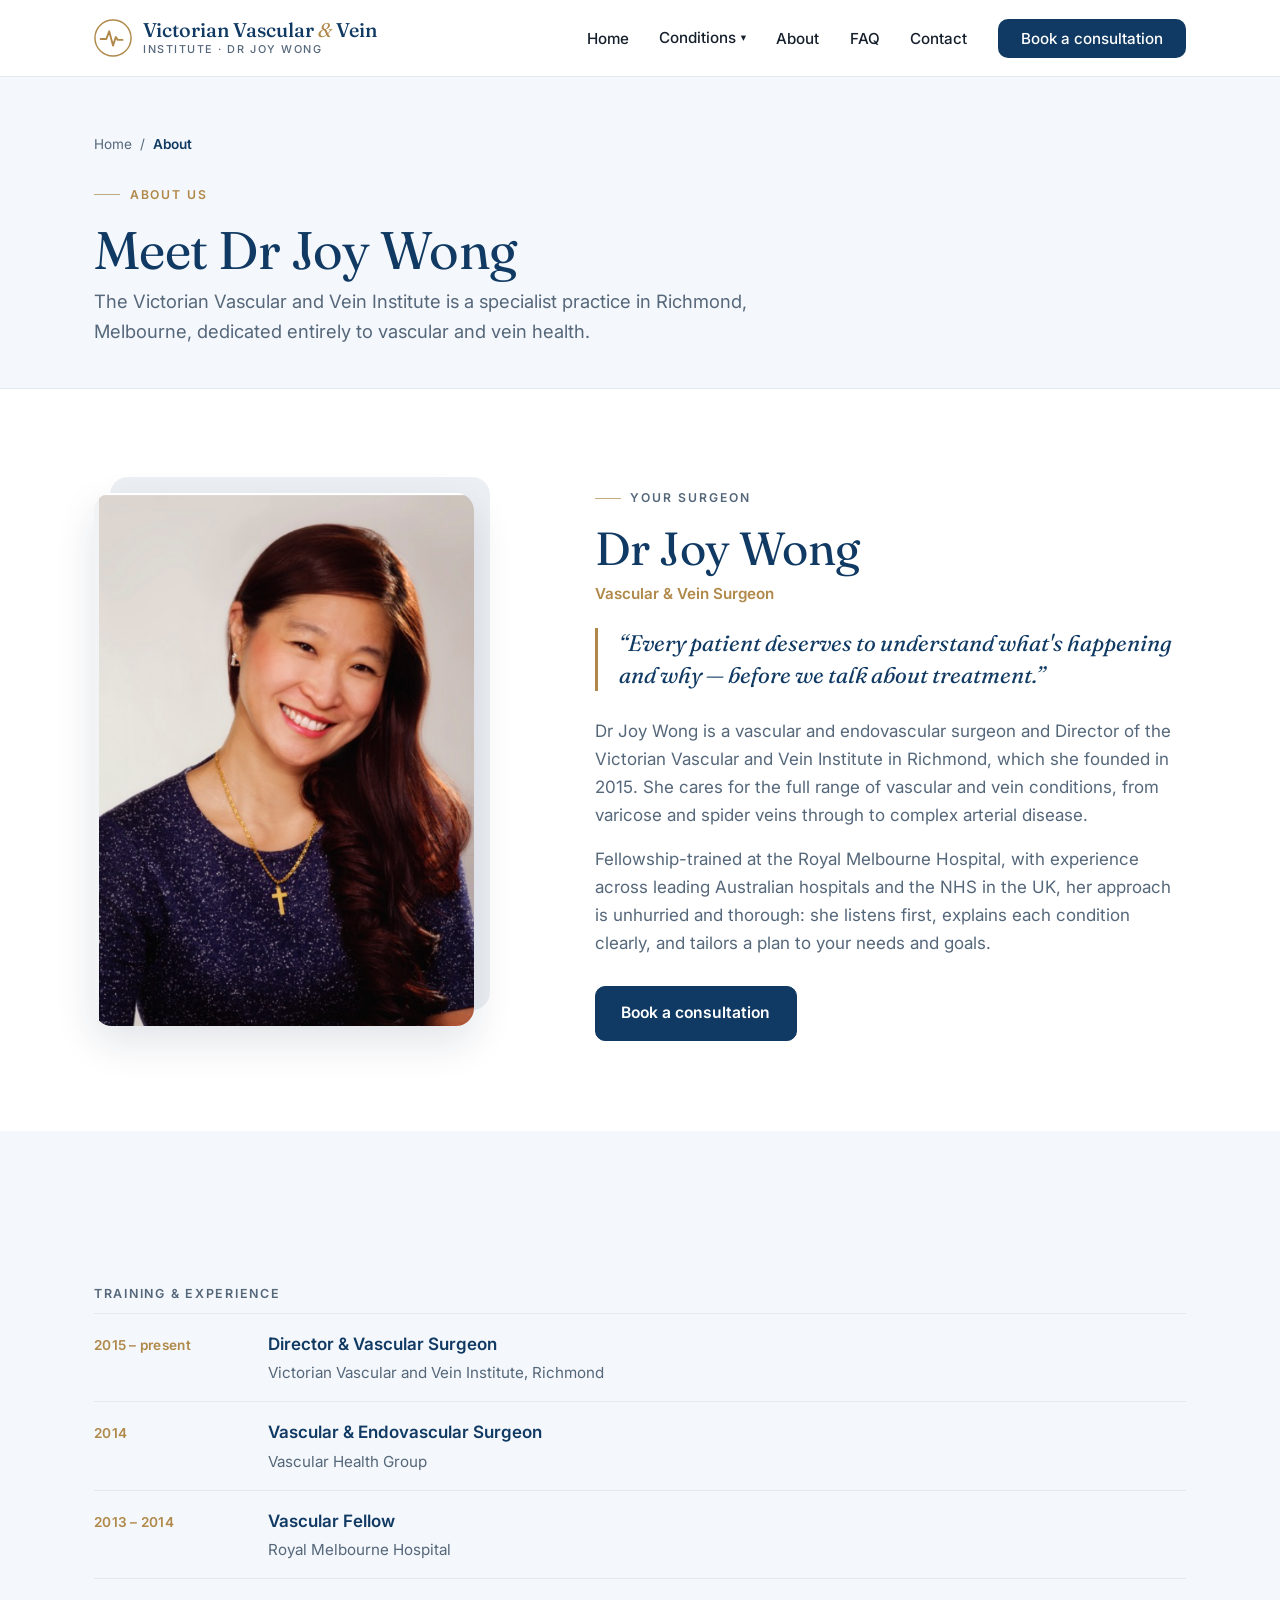
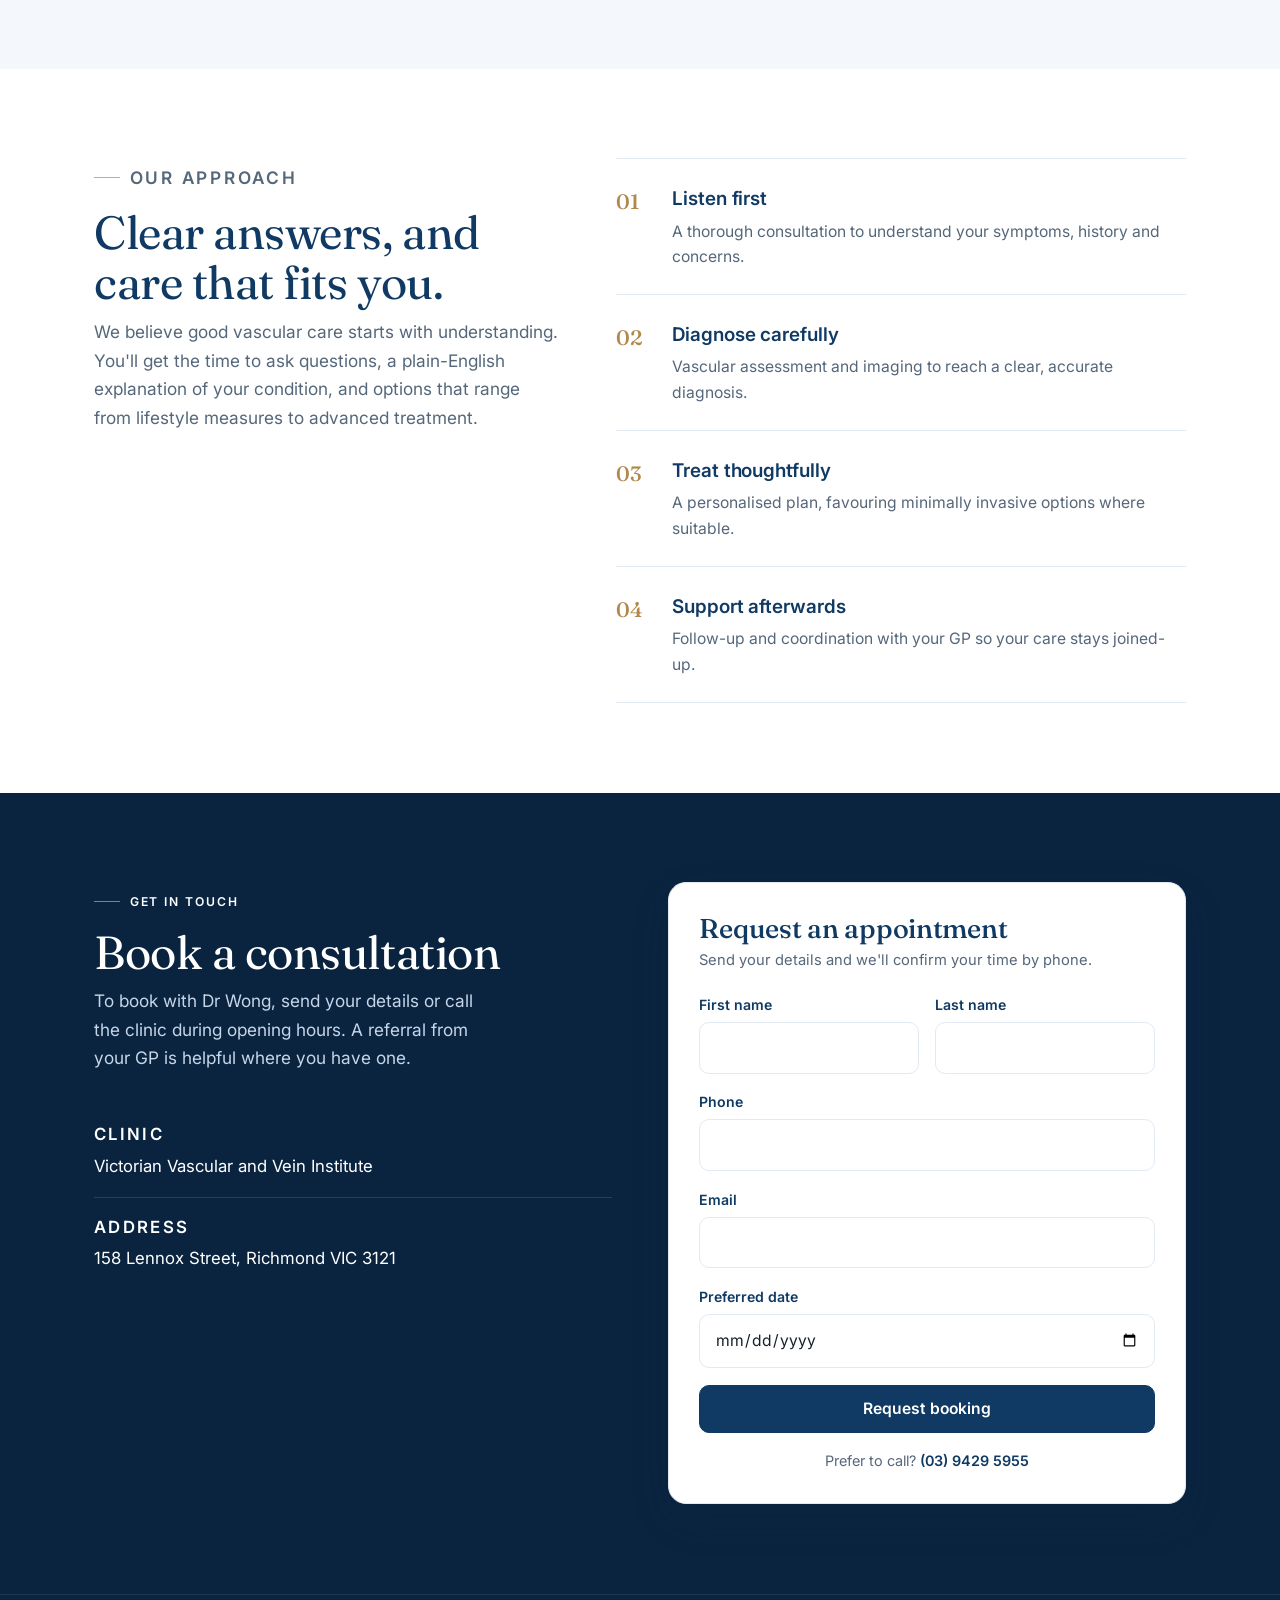
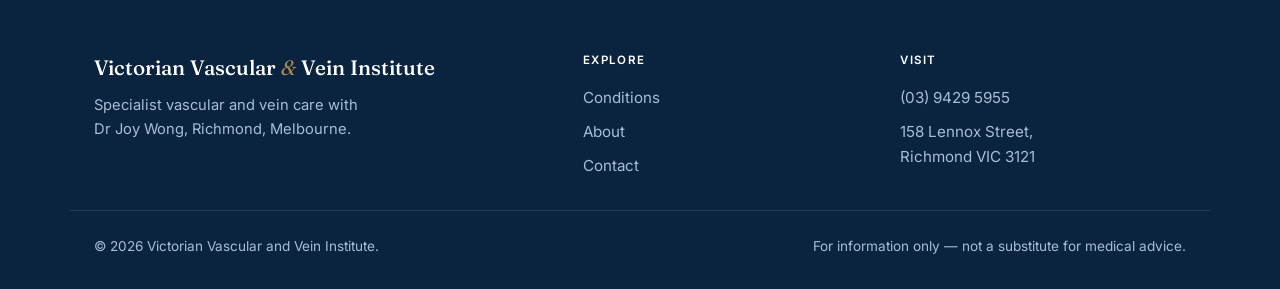
==== commit 1fc84bb0: "Add FAQ section and a polished motion layer - FAQ accordion on the home page (native details, animat" ====
--- a/about.html
+++ b/about.html
@@ -48,6 +48,7 @@
             </div>
           </li>
           <li><a href="about.html" aria-current="page">About</a></li>
+          <li><a href="index.html#faq">FAQ</a></li>
           <li><a href="index.html#contact">Contact</a></li>
           <li><a class="nav-cta" href="#book">Book a consultation</a></li>
         </ul>
--- a/styles.css
+++ b/styles.css
@@ -510,7 +510,82 @@
   .nav-menu a, .footer-col a, .contact-list a { padding-top: 0.35rem; padding-bottom: 0.35rem; }
 }
 
+/* ============================================================
+   Cooler layer: motion, pulse line, FAQ, back-to-top
+   ============================================================ */
+
+/* Header depth on scroll */
+.site-header.scrolled { box-shadow: 0 6px 24px rgba(10, 36, 64, 0.09); }
+
+/* Hero entrance */
+@keyframes rise { from { opacity: 0; transform: translateY(22px); } to { opacity: 1; transform: none; } }
+.hero-copy > * { animation: rise 0.7s cubic-bezier(0.2, 0.7, 0.2, 1) backwards; }
+.hero-copy > .eyebrow { animation-delay: 0.05s; }
+.hero-copy > h1 { animation-delay: 0.14s; }
+.hero-copy > .lead { animation-delay: 0.26s; }
+.hero-copy > .hero-actions { animation-delay: 0.38s; }
+.hero-copy > .hero-trust { animation-delay: 0.48s; }
+.hero-portrait { animation: rise 0.85s cubic-bezier(0.2, 0.7, 0.2, 1) 0.3s backwards; }
+
+/* Animated ECG pulse line (hero signature) */
+.hero-pulse { position: absolute; left: 0; right: 0; bottom: 0; height: 60px; pointer-events: none; opacity: 0.6; }
+.hero-pulse svg { display: block; width: 100%; height: 100%; }
+.ecg-base { fill: none; stroke: var(--brass); stroke-width: 2; opacity: 0.22; }
+.ecg-run {
+  fill: none; stroke: var(--brass); stroke-width: 2.5; stroke-linecap: round; stroke-linejoin: round;
+  stroke-dasharray: 70 1130; animation: ecg 3.6s linear infinite;
+}
+@keyframes ecg { from { stroke-dashoffset: 1200; } to { stroke-dashoffset: 0; } }
+
+/* Logo pulses gently on hover */
+.brand:hover .brand-mark svg path { animation: beat 0.9s ease; }
+@keyframes beat { 0%, 100% { transform: scaleY(1); } 40% { transform: scaleY(1.35); } }
+.brand-mark svg path { transform-origin: center; }
+
+/* Card image zoom */
+.card-img { transition: transform 0.45s cubic-bezier(0.2, 0.7, 0.2, 1); }
+.card:hover .card-img { transform: scale(1.06); }
+
+/* Scroll reveal */
+.reveal { opacity: 0; transform: translateY(20px); transition: opacity 0.6s ease, transform 0.7s cubic-bezier(0.2, 0.7, 0.2, 1); }
+.reveal.revealed { opacity: 1; transform: none; }
+
+/* FAQ accordion */
+.faq { max-width: 820px; margin: 0 auto; border-top: 1px solid var(--line); }
+.faq-item { border-bottom: 1px solid var(--line); }
+.faq-item summary {
+  list-style: none; cursor: pointer; display: flex; align-items: center; justify-content: space-between;
+  gap: 1rem; padding: 1.3rem 0.25rem; font-weight: 600; font-size: 1.08rem; color: var(--navy);
+}
+.faq-item summary::-webkit-details-marker { display: none; }
+.faq-item summary:hover { color: var(--navy-700); }
+.faq-chevron { flex: none; width: 24px; height: 24px; position: relative; color: var(--brass); }
+.faq-chevron::before, .faq-chevron::after {
+  content: ""; position: absolute; top: 50%; left: 50%; width: 13px; height: 2px; border-radius: 2px;
+  background: currentColor; transform: translate(-50%, -50%);
+}
+.faq-chevron::after { transform: translate(-50%, -50%) rotate(90deg); transition: transform 0.3s ease; }
+.faq-item[open] .faq-chevron::after { transform: translate(-50%, -50%) rotate(0deg); }
+.faq-answer { padding: 0 0.25rem 1.4rem; color: var(--muted); max-width: 70ch; }
+.faq-answer p { margin: 0 0 0.6rem; }
+.faq-answer p:last-child { margin-bottom: 0; }
+.faq-answer a { font-weight: 600; }
+.faq-item[open] .faq-answer { animation: faq-in 0.32s ease; }
+@keyframes faq-in { from { opacity: 0; transform: translateY(-6px); } to { opacity: 1; transform: none; } }
+
+/* Back to top */
+.to-top {
+  position: fixed; right: 1.2rem; bottom: 1.2rem; z-index: 60; width: 46px; height: 46px;
+  border: 0; border-radius: 50%; cursor: pointer; background: var(--navy); color: #fff;
+  display: grid; place-items: center; box-shadow: var(--shadow-md);
+  opacity: 0; visibility: hidden; transform: translateY(10px);
+  transition: opacity 0.25s ease, transform 0.25s ease, background 0.2s ease;
+}
+.to-top.show { opacity: 1; visibility: visible; transform: none; }
+.to-top:hover { background: var(--navy-deep); }
+
 @media (prefers-reduced-motion: reduce) {
   html { scroll-behavior: auto; }
   * { transition: none !important; animation: none !important; }
-}
+  .reveal { opacity: 1 !important; transform: none !important; }
+}
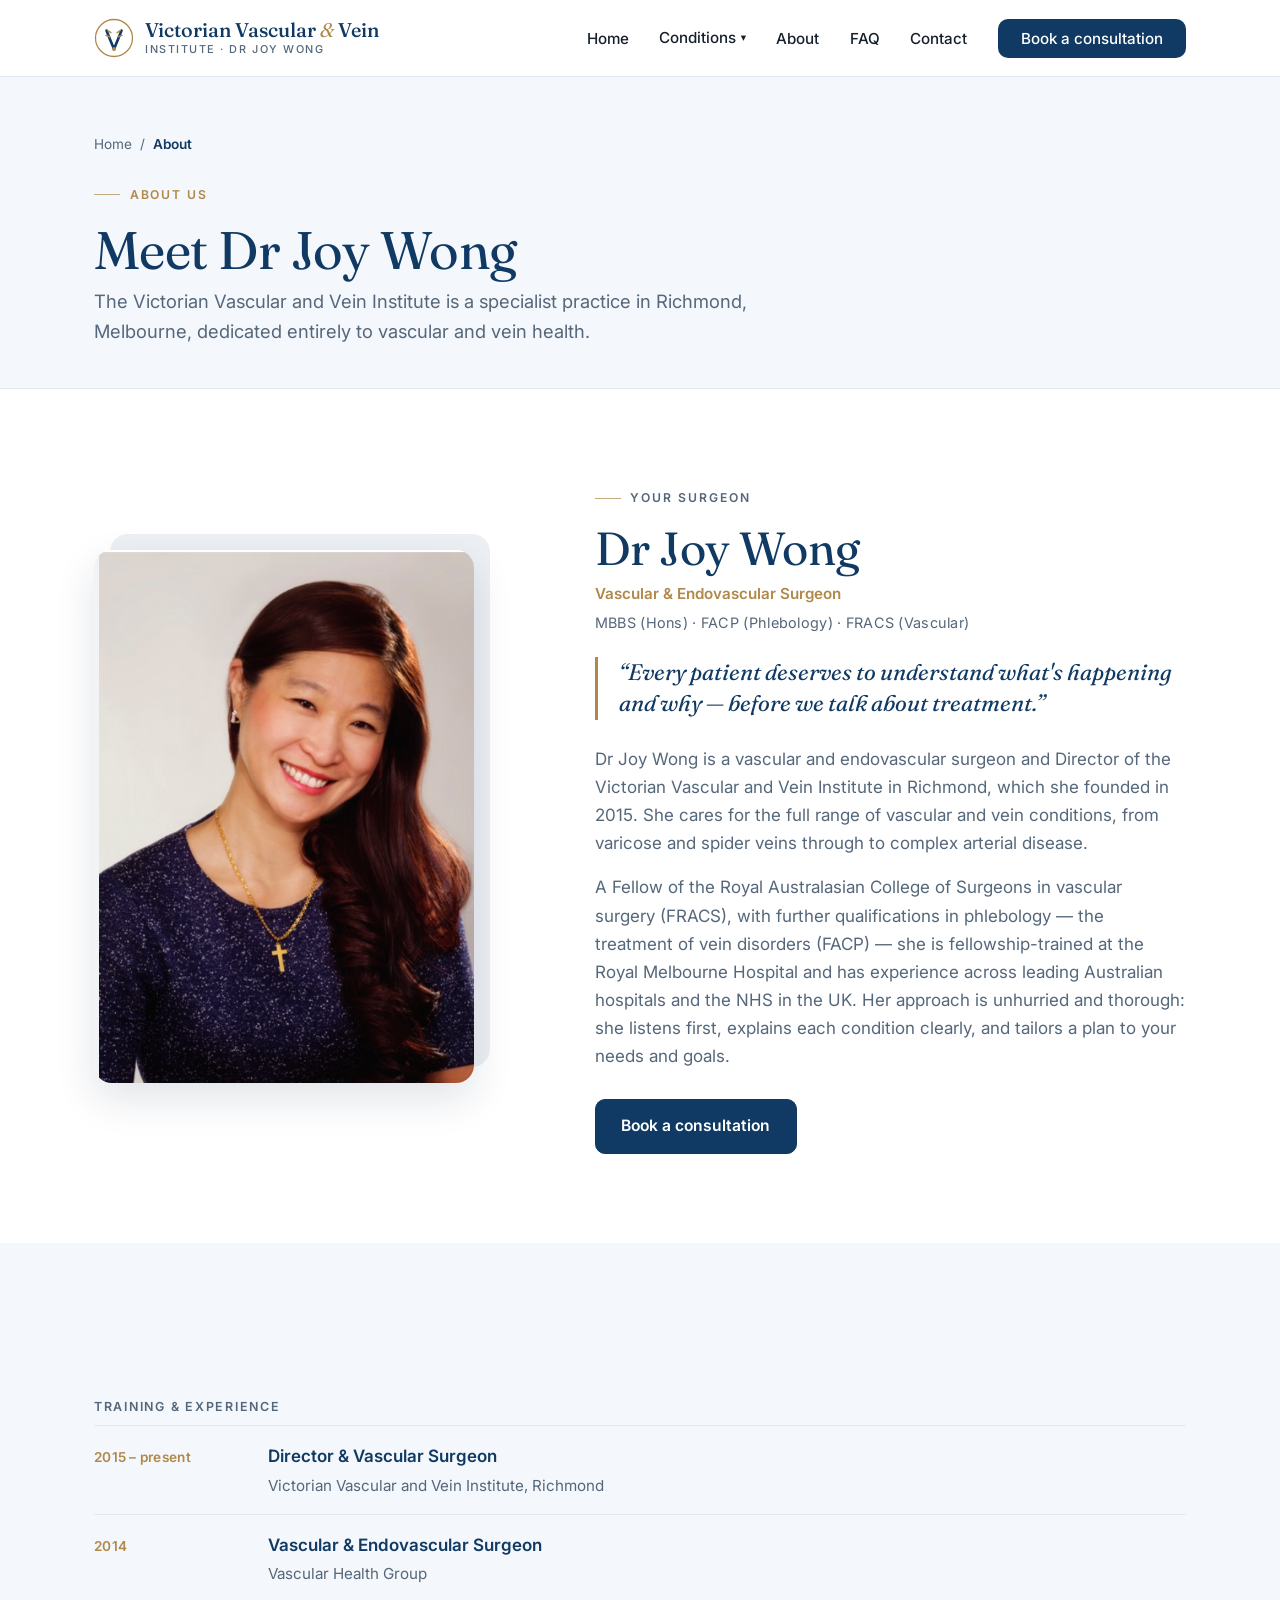
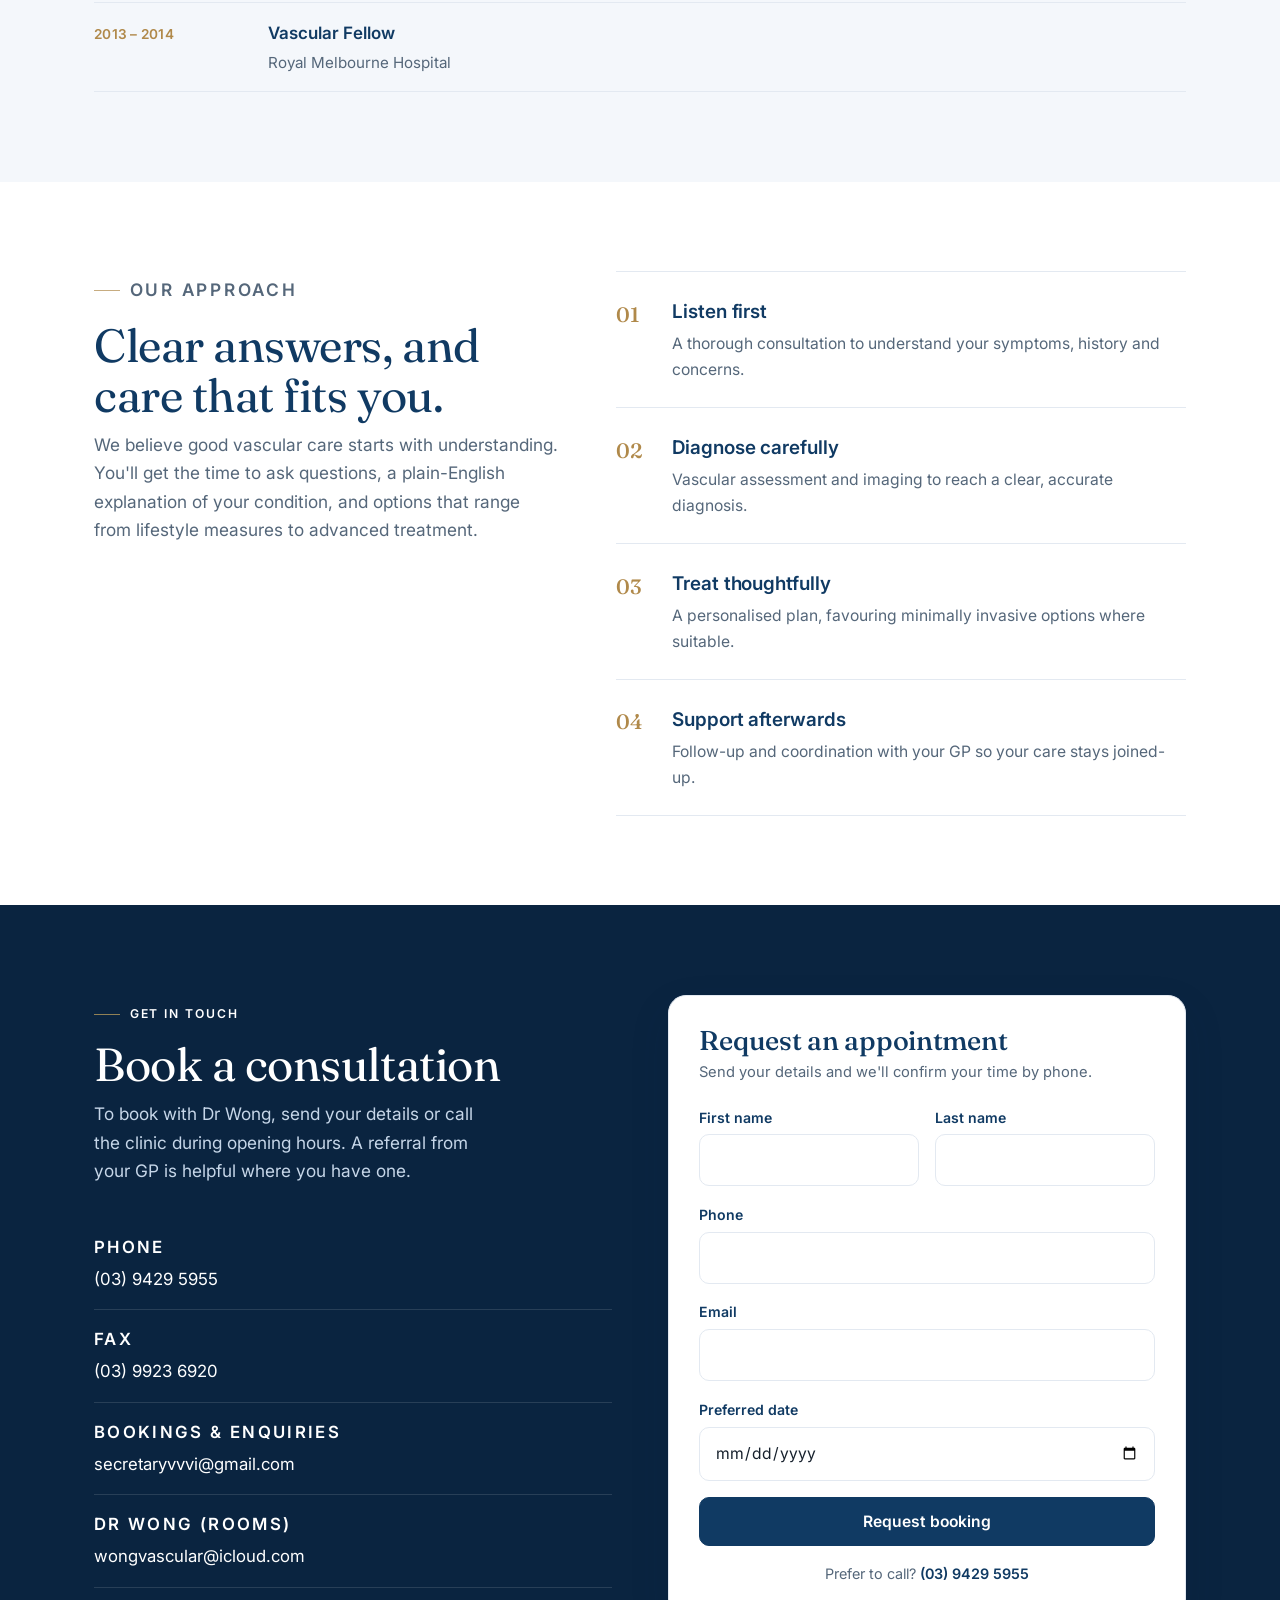
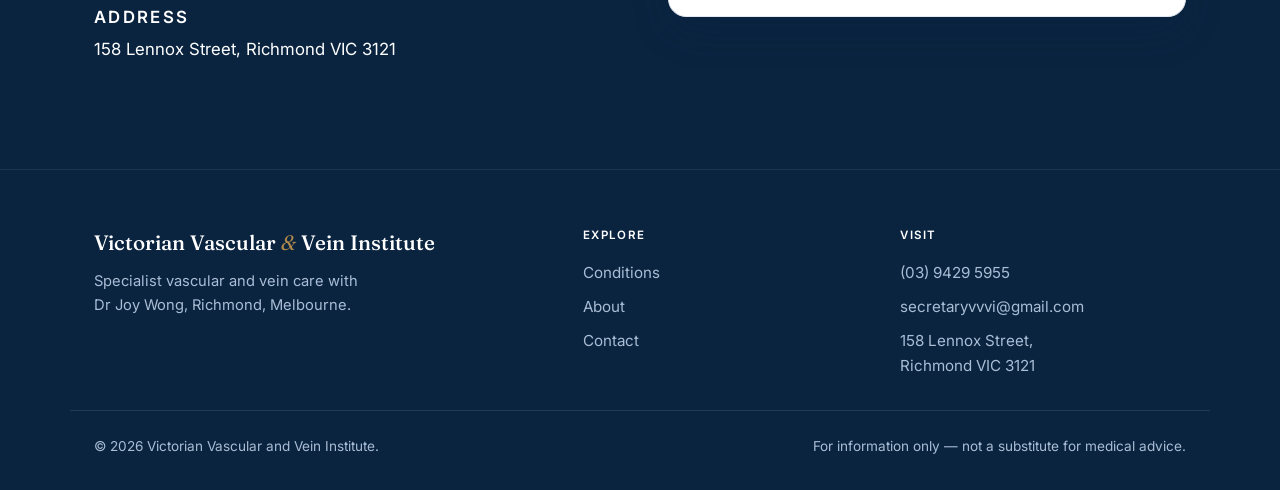
==== commit 0153e833: "New vascular-V logo + favicon, full contact details, real credentials - Distinctive logo: a vascular" ====
--- a/about.html
+++ b/about.html
@@ -8,6 +8,7 @@
   <link rel="preconnect" href="https://fonts.googleapis.com" />
   <link rel="preconnect" href="https://fonts.gstatic.com" crossorigin />
   <link href="https://fonts.googleapis.com/css2?family=Fraunces:ital,opsz,wght@0,9..144,400;0,9..144,500;0,9..144,600;1,9..144,400&family=Inter:wght@400;500;600;700&display=swap" rel="stylesheet" />
+  <link rel="icon" type="image/svg+xml" href="favicon.svg" />
   <link rel="stylesheet" href="styles.css" />
 </head>
 <body>
@@ -17,9 +18,13 @@
     <div class="container header-inner">
       <a class="brand" href="index.html" aria-label="Victorian Vascular and Vein Institute home">
         <span class="brand-mark" aria-hidden="true">
-          <svg viewBox="0 0 40 40" width="38" height="38">
-            <circle cx="20" cy="20" r="19" fill="none" stroke="currentColor" stroke-width="1.5"/>
-            <path d="M7 21 h6 l3 -8 l4 15 l3 -9 l2 3 h5" fill="none" stroke="currentColor" stroke-width="2" stroke-linecap="round" stroke-linejoin="round"/>
+          <svg viewBox="0 0 40 40" width="40" height="40">
+            <circle cx="20" cy="20" r="18.5" fill="none" stroke="#b0894a" stroke-width="1.3"/>
+            <path d="M20 31 C 17 24, 15 19, 12.5 12.5" fill="none" stroke="#103a63" stroke-width="2.6" stroke-linecap="round"/>
+            <path d="M20 31 C 23 24, 25 19, 27.5 12.5" fill="none" stroke="#103a63" stroke-width="2.6" stroke-linecap="round"/>
+            <path d="M15.7 18.7 l-3.7 -1.3 M16.9 14.6 l-3.1 -2" fill="none" stroke="#b0894a" stroke-width="1.5" stroke-linecap="round"/>
+            <path d="M24.3 18.7 l3.7 -1.3 M23.1 14.6 l3.1 -2" fill="none" stroke="#b0894a" stroke-width="1.5" stroke-linecap="round"/>
+            <circle cx="20" cy="31" r="1.9" fill="#b0894a"/>
           </svg>
         </span>
         <span class="brand-text">
@@ -82,7 +87,8 @@
         <div class="surgeon-bio">
           <p class="eyebrow">Your surgeon</p>
           <h2 class="section-title">Dr Joy Wong</h2>
-          <p class="role">Vascular &amp; Vein Surgeon</p>
+          <p class="role">Vascular &amp; Endovascular Surgeon</p>
+          <p class="credentials">MBBS (Hons) &middot; FACP (Phlebology) &middot; FRACS (Vascular)</p>
           <blockquote class="pull-quote">
             “Every patient deserves to understand what's happening and why —
             before we talk about treatment.”
@@ -95,10 +101,13 @@
             arterial disease.
           </p>
           <p>
-            Fellowship-trained at the Royal Melbourne Hospital, with experience
-            across leading Australian hospitals and the NHS in the UK, her
-            approach is unhurried and thorough: she listens first, explains each
-            condition clearly, and tailors a plan to your needs and goals.
+            A Fellow of the Royal Australasian College of Surgeons in vascular
+            surgery (FRACS), with further qualifications in phlebology — the
+            treatment of vein disorders (FACP) — she is fellowship-trained at the
+            Royal Melbourne Hospital and has experience across leading Australian
+            hospitals and the NHS in the UK. Her approach is unhurried and
+            thorough: she listens first, explains each condition clearly, and
+            tailors a plan to your needs and goals.
           </p>
           <a class="btn btn-primary" href="#book">Book a consultation</a>
         </div>
@@ -187,8 +196,20 @@
           </p>
           <ul class="contact-list">
             <li>
-              <span class="contact-label">Clinic</span>
-              <span>Victorian Vascular and Vein Institute</span>
+              <span class="contact-label">Phone</span>
+              <a href="tel:+61394295955">(03) 9429 5955</a>
+            </li>
+            <li>
+              <span class="contact-label">Fax</span>
+              <span>(03) 9923 6920</span>
+            </li>
+            <li>
+              <span class="contact-label">Bookings &amp; enquiries</span>
+              <a href="mailto:secretaryvvvi@gmail.com">secretaryvvvi@gmail.com</a>
+            </li>
+            <li>
+              <span class="contact-label">Dr Wong (rooms)</span>
+              <a href="mailto:wongvascular@icloud.com">wongvascular@icloud.com</a>
             </li>
             <li>
               <span class="contact-label">Address</span>
@@ -246,6 +267,7 @@
       <div class="footer-col">
         <h4>Visit</h4>
         <a href="tel:+61394295955">(03) 9429 5955</a>
+        <a href="mailto:secretaryvvvi@gmail.com">secretaryvvvi@gmail.com</a>
         <a href="https://maps.google.com/?q=158+Lennox+Street,+Richmond+VIC+3121" target="_blank" rel="noopener">158 Lennox Street,<br />Richmond VIC 3121</a>
       </div>
     </div>
--- a/styles.css
+++ b/styles.css
@@ -348,7 +348,8 @@
   border-radius: var(--radius-lg); box-shadow: var(--shadow-md);
 }
 .surgeon-bio { max-width: 38rem; }
-.surgeon-bio .role { color: var(--brass); font-weight: 600; font-size: 0.95rem; margin: -0.2rem 0 1.4rem; }
+.surgeon-bio .role { color: var(--brass); font-weight: 600; font-size: 0.95rem; margin: -0.2rem 0 0.3rem; }
+.credentials { color: var(--muted); font-size: 0.9rem; letter-spacing: 0.02em; margin: 0 0 1.4rem; }
 .surgeon-bio p { color: var(--muted); }
 .surgeon-bio .btn { margin-top: 0.8rem; }
 .pull-quote {
@@ -537,10 +538,9 @@
 }
 @keyframes ecg { from { stroke-dashoffset: 1200; } to { stroke-dashoffset: 0; } }
 
-/* Logo pulses gently on hover */
-.brand:hover .brand-mark svg path { animation: beat 0.9s ease; }
-@keyframes beat { 0%, 100% { transform: scaleY(1); } 40% { transform: scaleY(1.35); } }
-.brand-mark svg path { transform-origin: center; }
+/* Logo lifts gently on hover */
+.brand-mark { transition: transform 0.3s cubic-bezier(0.2, 0.7, 0.2, 1); }
+.brand:hover .brand-mark { transform: scale(1.08); }
 
 /* Card image zoom */
 .card-img { transition: transform 0.45s cubic-bezier(0.2, 0.7, 0.2, 1); }
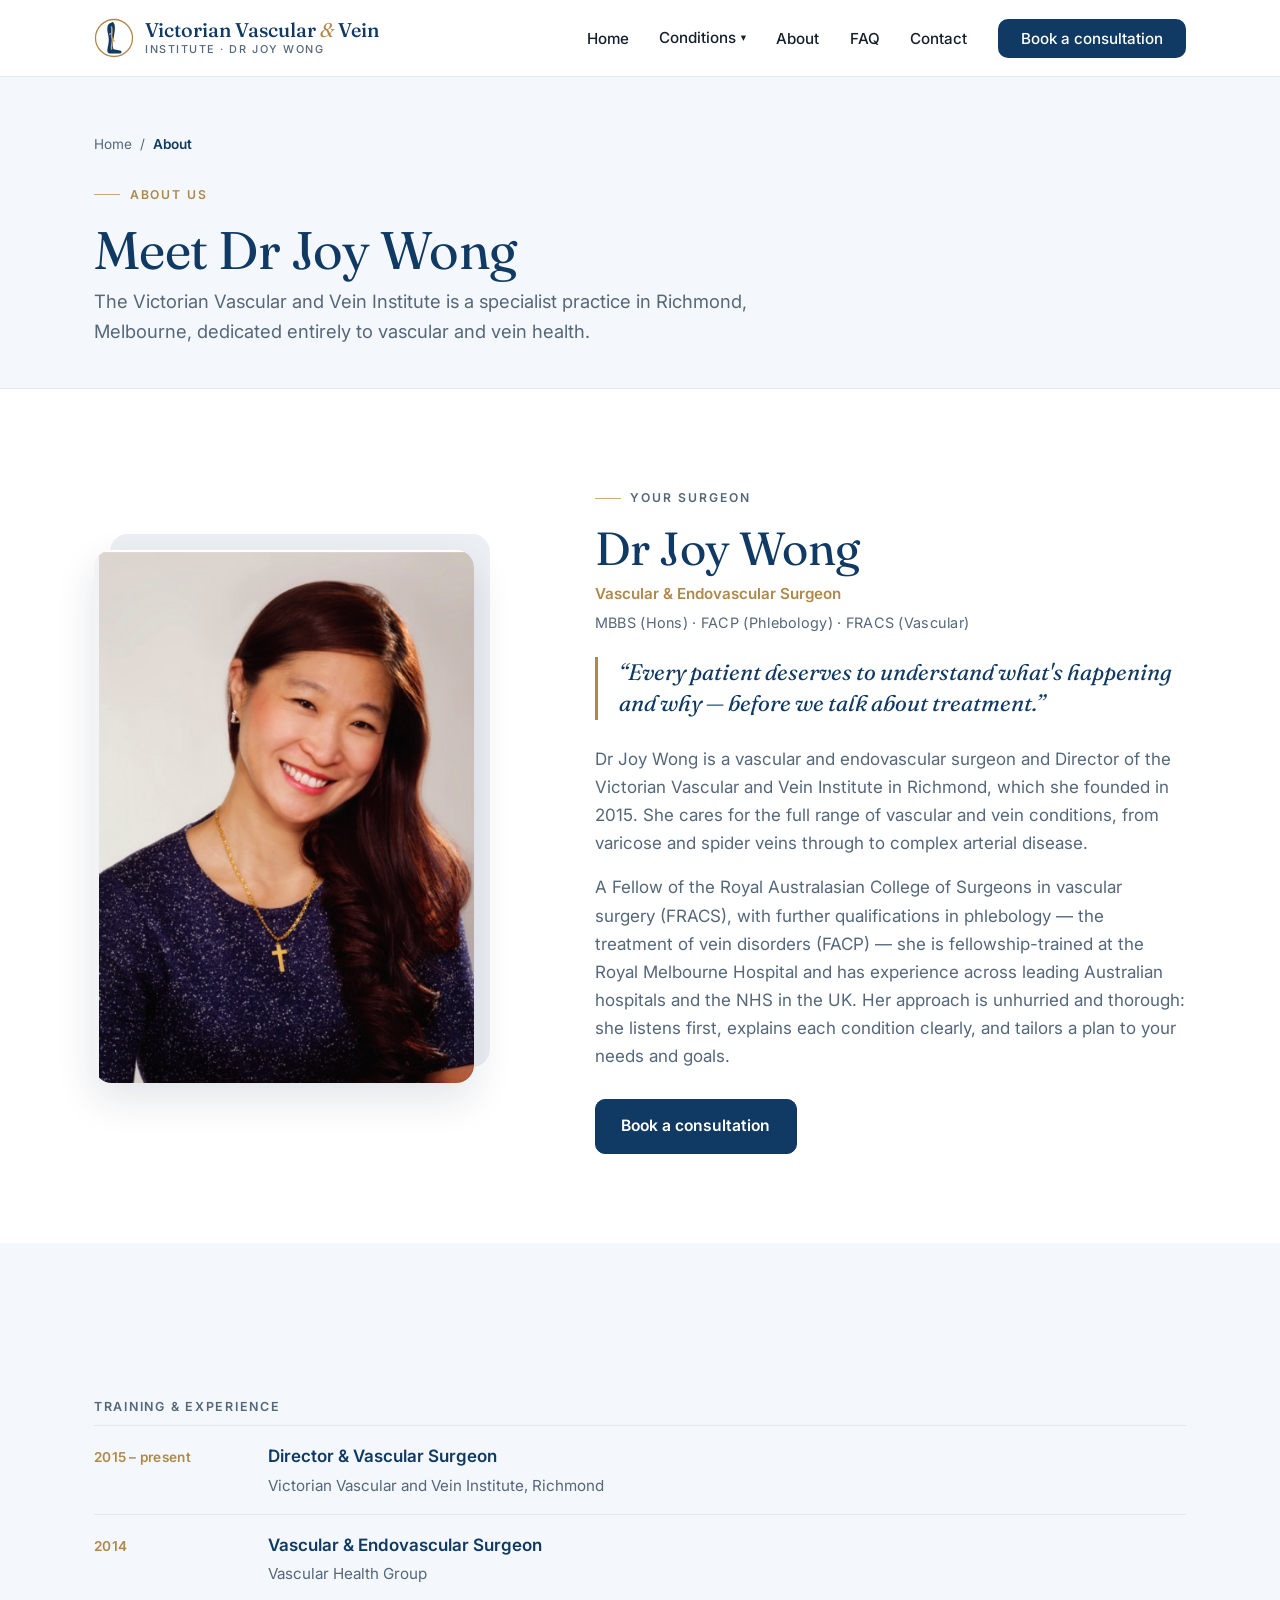
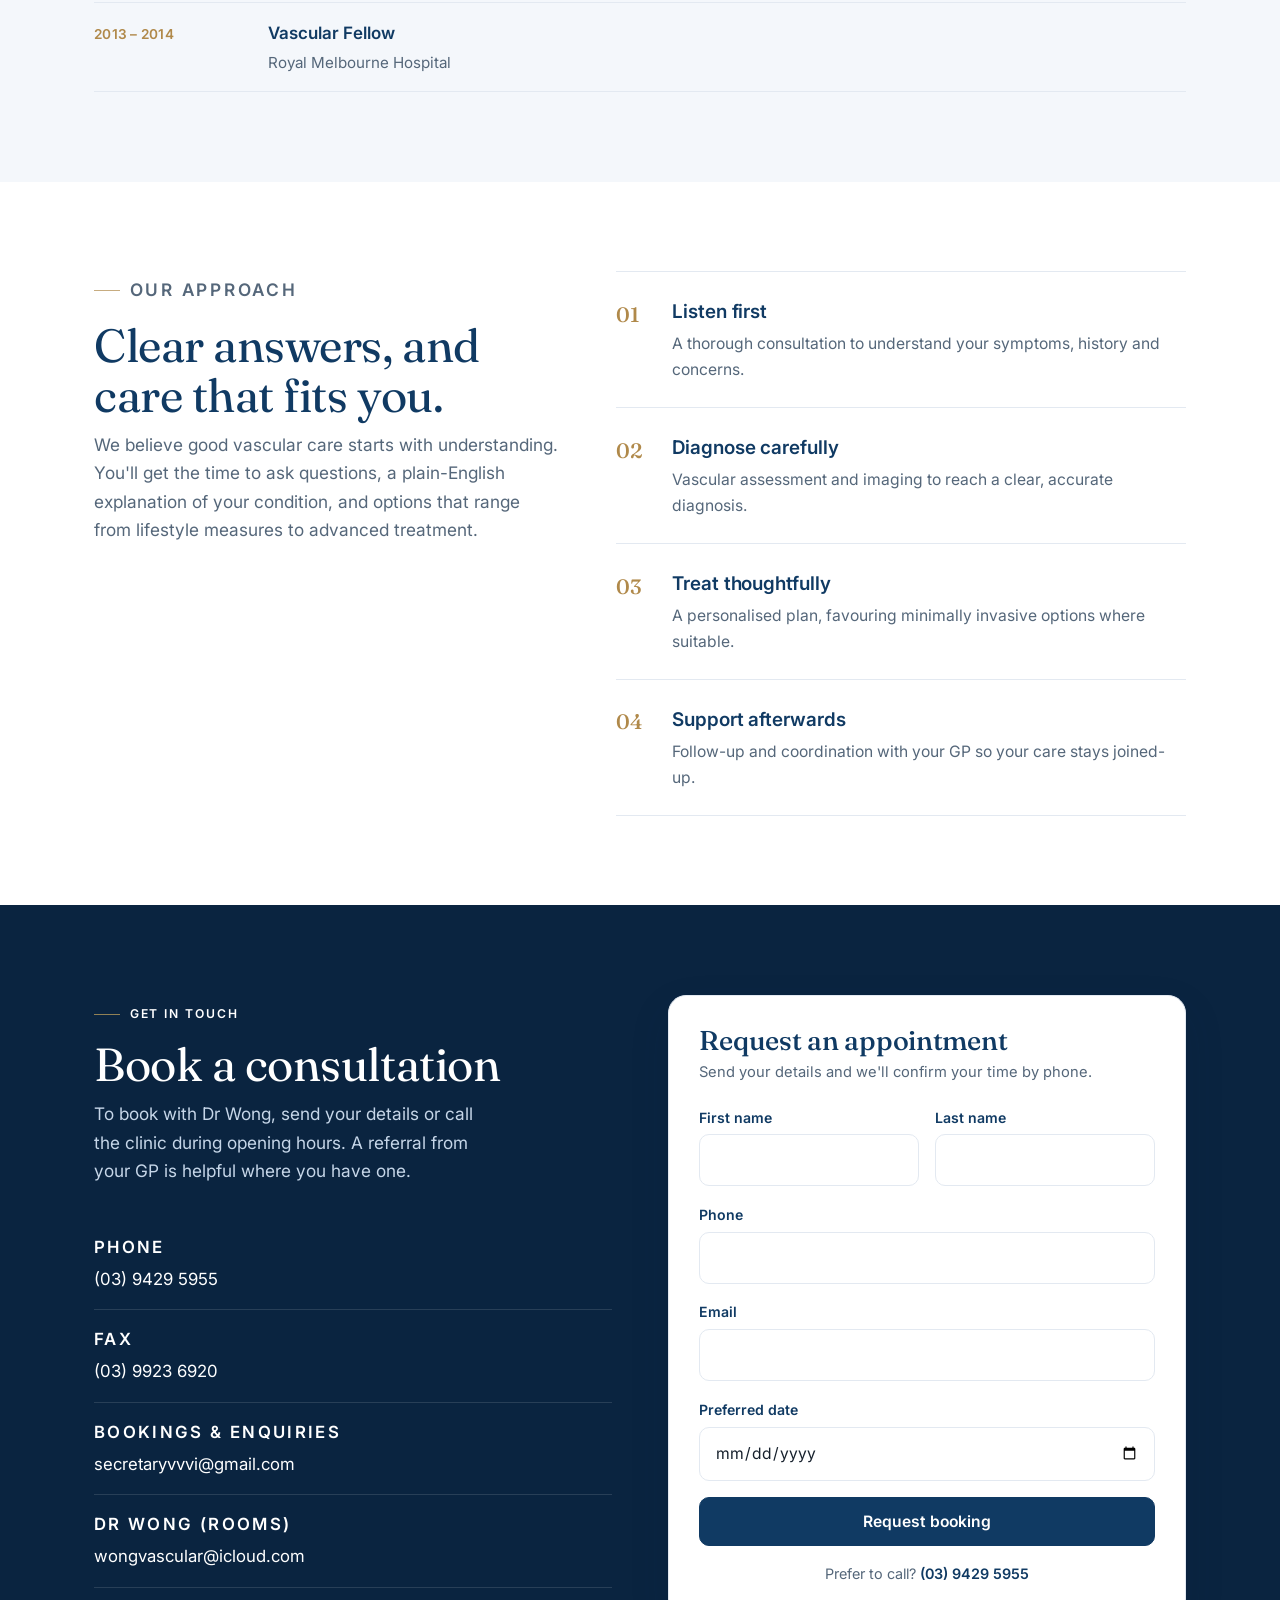
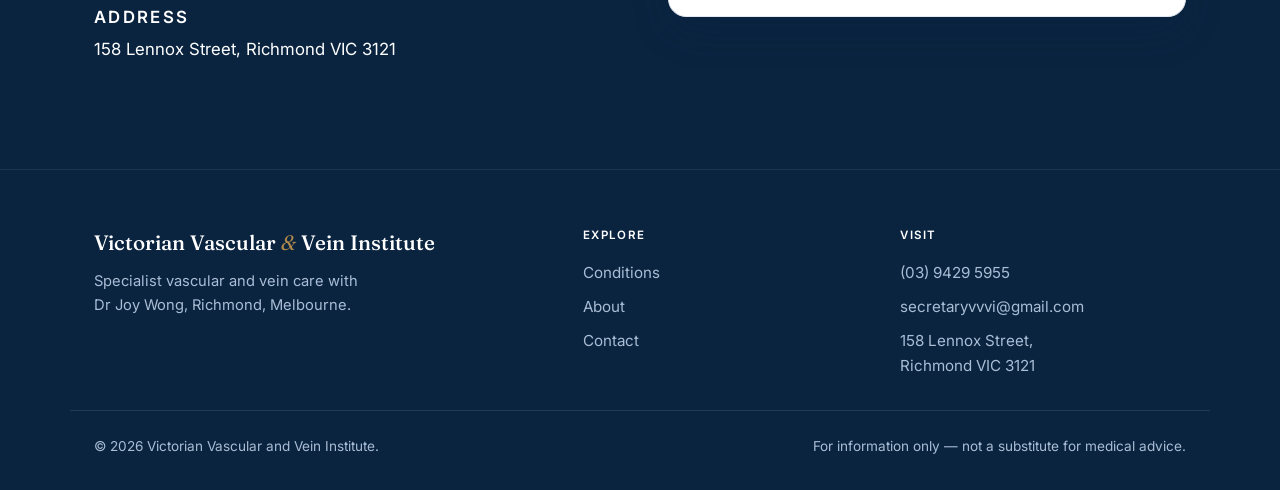
==== commit 4addc33a: "Redesign logo: a leg with a vein (clearer vein-clinic symbol) Replaces the abstract vascular-V with " ====
--- a/about.html
+++ b/about.html
@@ -20,11 +20,9 @@
         <span class="brand-mark" aria-hidden="true">
           <svg viewBox="0 0 40 40" width="40" height="40">
             <circle cx="20" cy="20" r="18.5" fill="none" stroke="#b0894a" stroke-width="1.3"/>
-            <path d="M20 31 C 17 24, 15 19, 12.5 12.5" fill="none" stroke="#103a63" stroke-width="2.6" stroke-linecap="round"/>
-            <path d="M20 31 C 23 24, 25 19, 27.5 12.5" fill="none" stroke="#103a63" stroke-width="2.6" stroke-linecap="round"/>
-            <path d="M15.7 18.7 l-3.7 -1.3 M16.9 14.6 l-3.1 -2" fill="none" stroke="#b0894a" stroke-width="1.5" stroke-linecap="round"/>
-            <path d="M24.3 18.7 l3.7 -1.3 M23.1 14.6 l3.1 -2" fill="none" stroke="#b0894a" stroke-width="1.5" stroke-linecap="round"/>
-            <circle cx="20" cy="31" r="1.9" fill="#b0894a"/>
+            <path d="M17 5 C 13.5 5, 12.5 10, 14 16 C 15.5 22, 14.5 26, 13.5 30.5 C 13 33.5, 13.5 35, 15.5 35.5 L 26 35.5 C 28 35.5, 28 33, 26 32.6 L 19.5 31.3 C 18 27.5, 19 23, 20 18 C 21 12, 21.5 8, 20 5.5 C 19 3.7, 18 3.7, 17 5 Z" fill="#103a63"/>
+            <path d="M17.5 9 C 19 13, 16.5 16, 18 20 C 19.3 24, 16.8 27, 17.6 31" fill="none" stroke="#cba95f" stroke-width="1.5" stroke-linecap="round"/>
+            <path d="M17.9 15 l-2.4 1.2 M18.4 22 l2.3 1.2" fill="none" stroke="#cba95f" stroke-width="1.2" stroke-linecap="round"/>
           </svg>
         </span>
         <span class="brand-text">
--- a/styles.css
+++ b/styles.css
@@ -479,7 +479,9 @@
   .nav-menu.open { display: flex; }
   .nav-menu li { padding: 0.5rem 0; }
   .nav-menu a.nav-cta { text-align: center; margin-top: 0.6rem; }
-  .hero-portrait { margin-top: 0.5rem; max-width: 340px; }
+  /* Stack: leave room below the portrait so the ECG line clears it */
+  .hero-portrait { margin-top: 0.5rem; margin-bottom: 3.5rem; max-width: 340px; }
+  .hero-pulse { height: 40px; }
 
   /* Conditions dropdown becomes an inline sublist on mobile */
   .dropdown-panel {
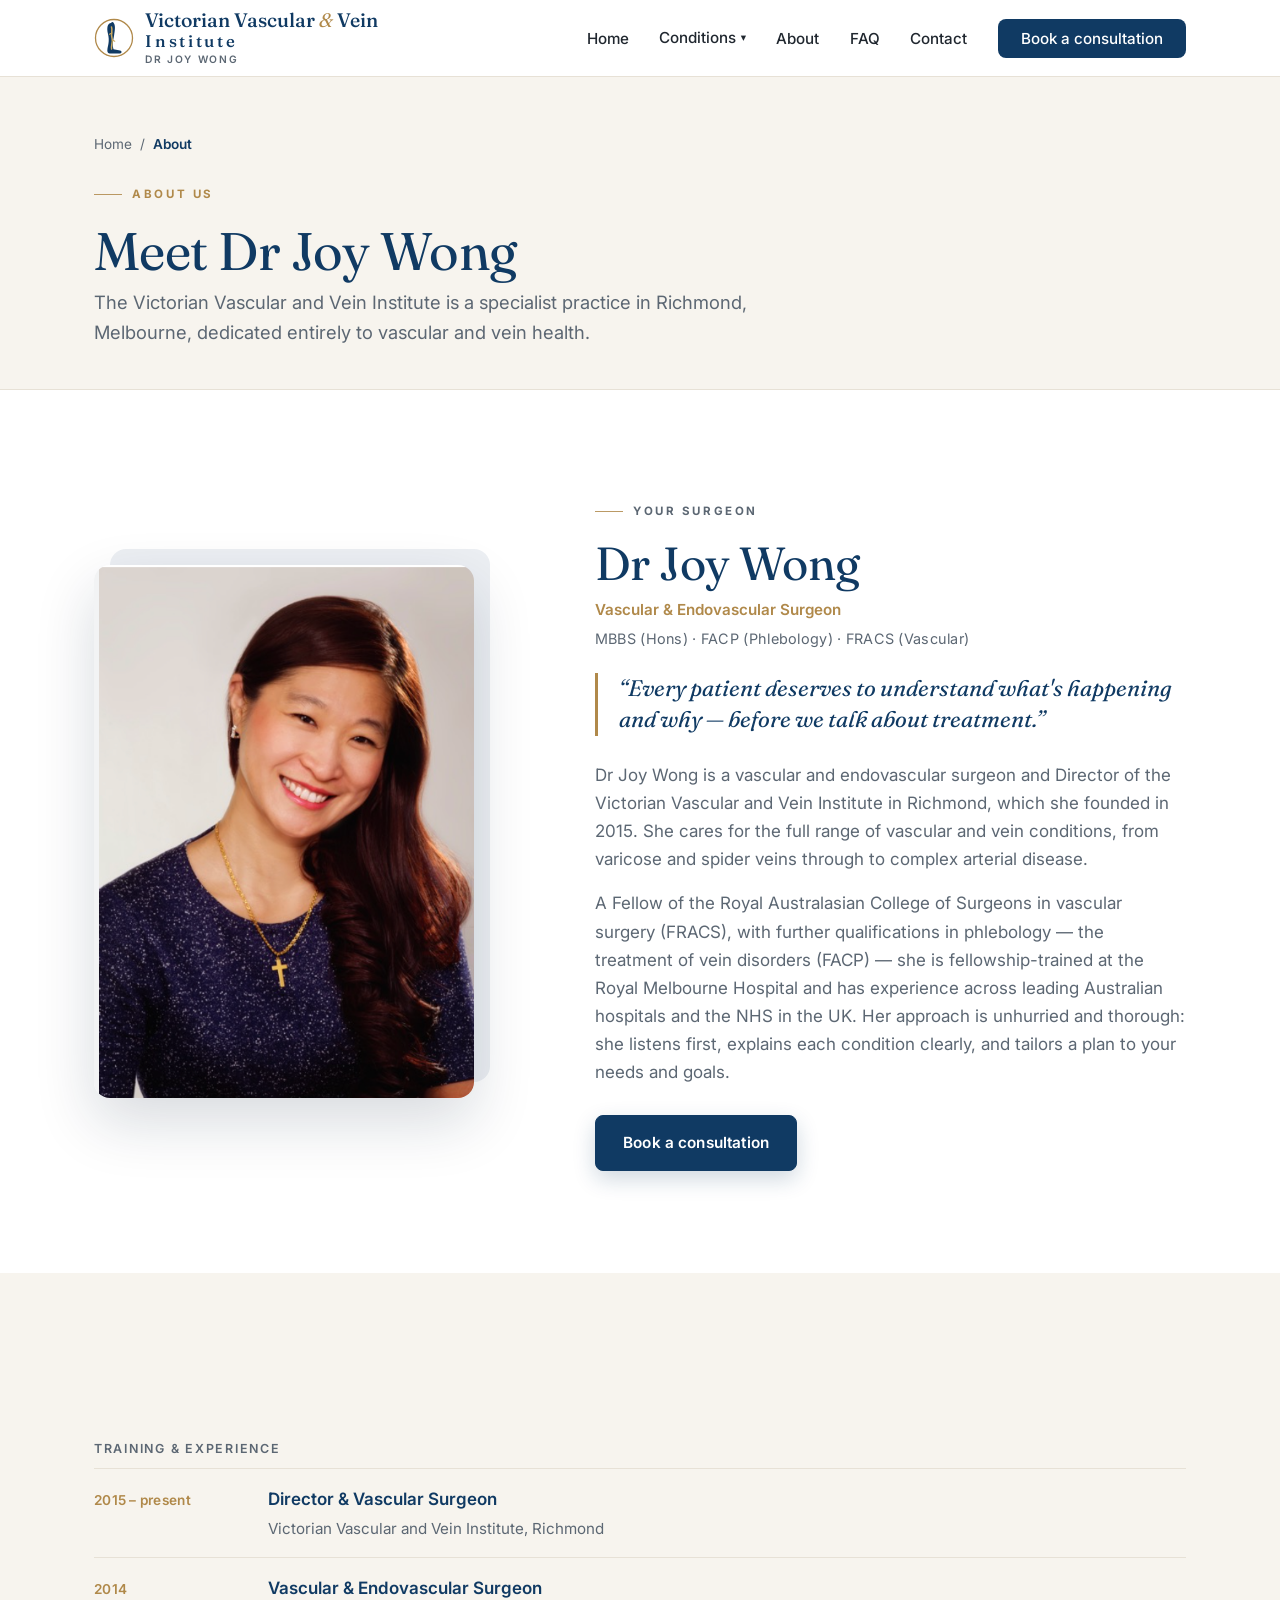
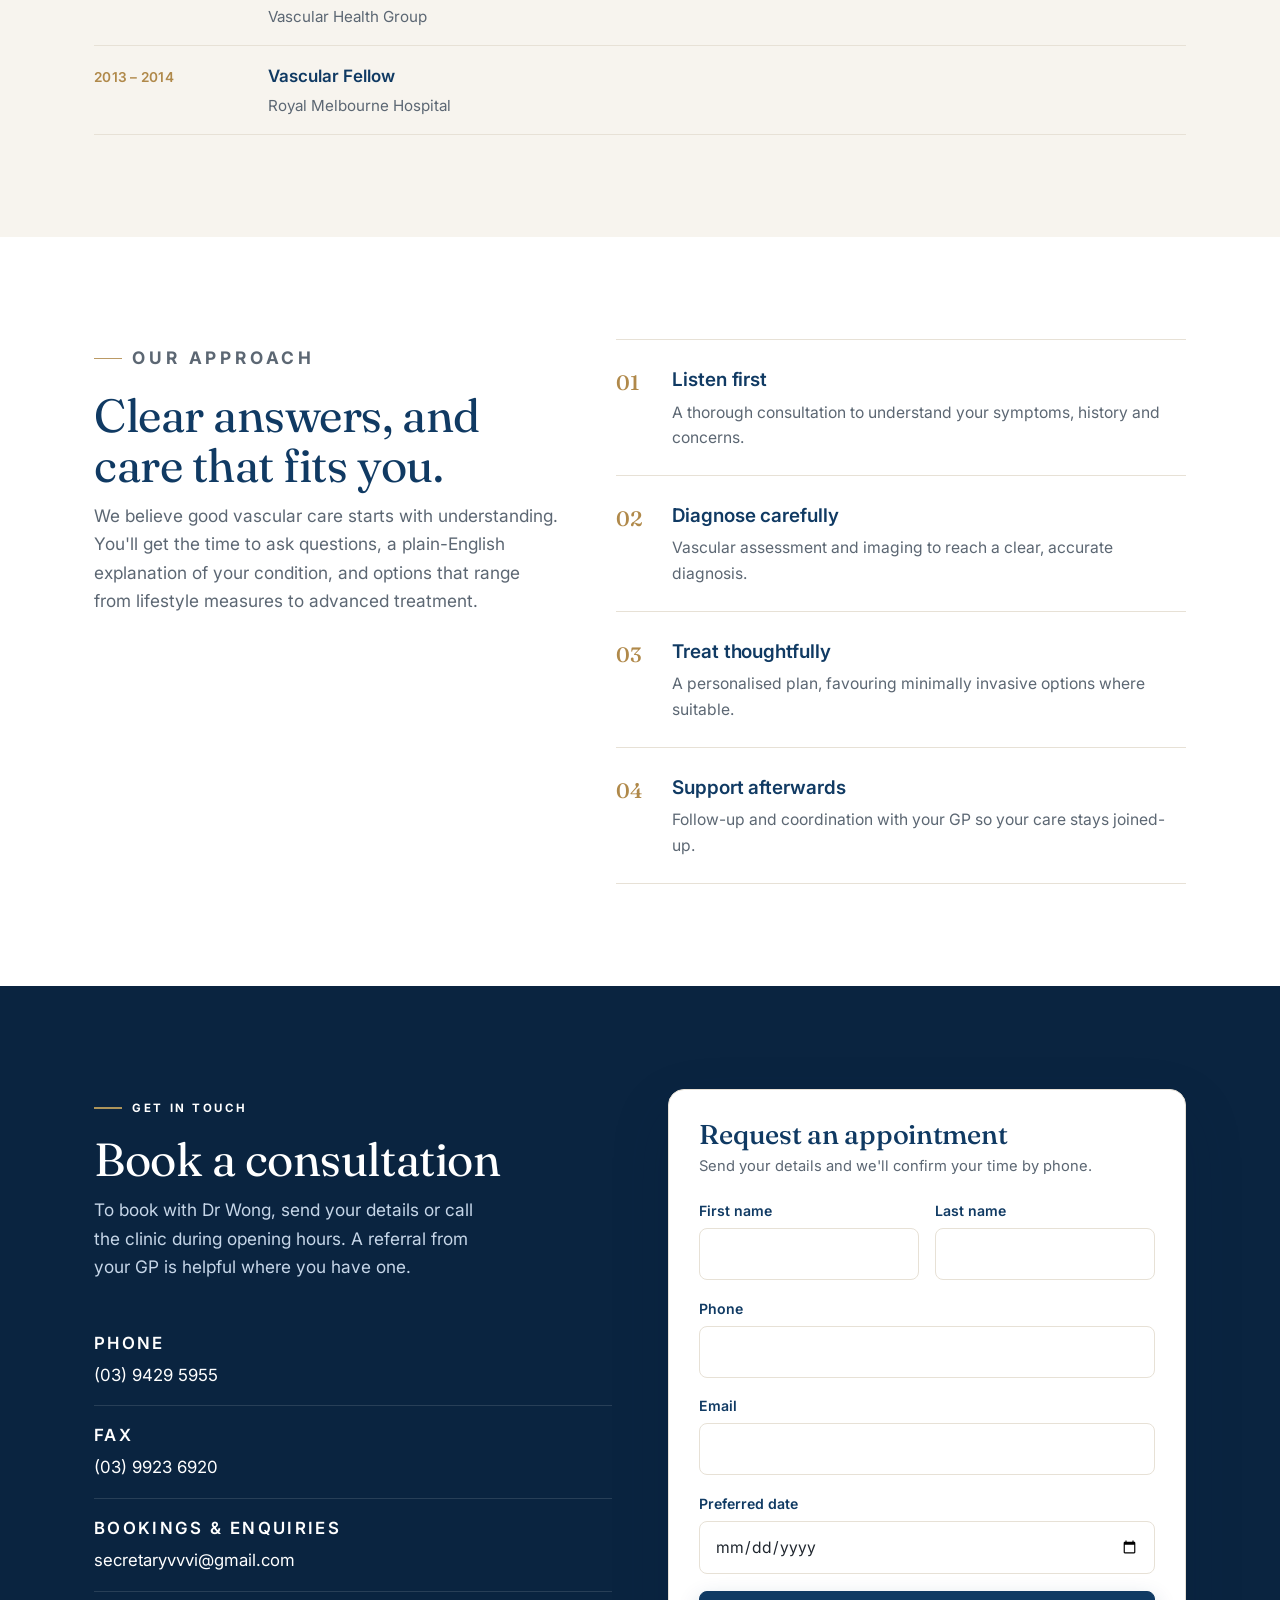
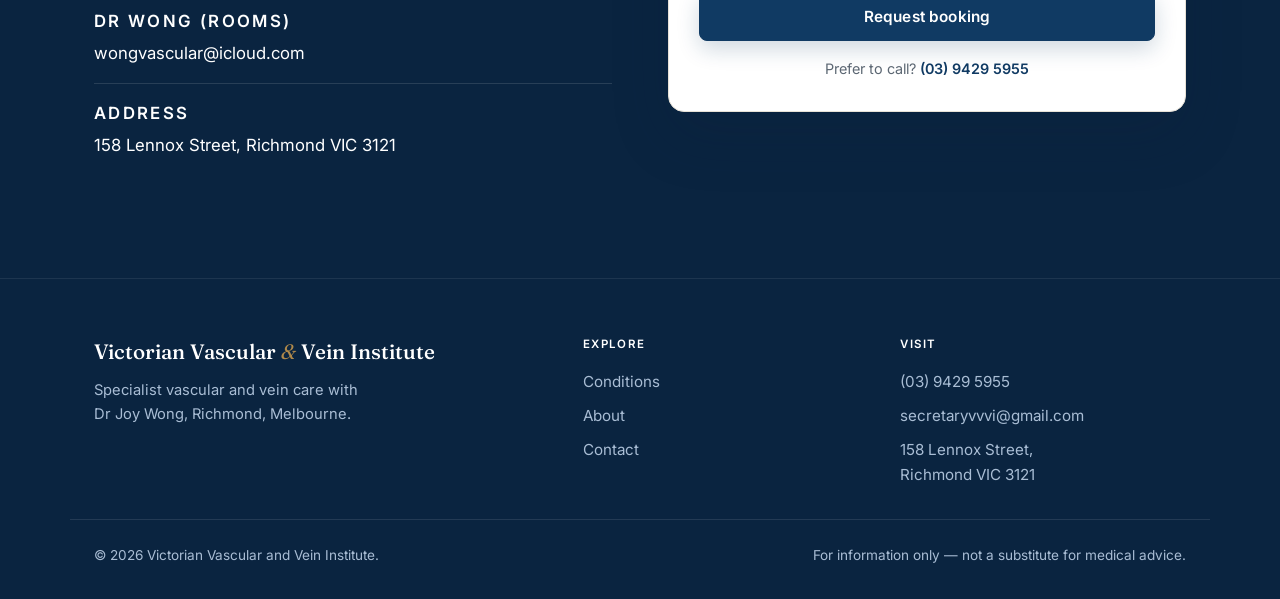
==== commit e5842c79: "Promote 'Institute' into the serif logotype (part of the clinic name) Move Institute out of the tiny" ====
--- a/about.html
+++ b/about.html
@@ -27,7 +27,8 @@
         </span>
         <span class="brand-text">
           <span class="brand-name">Victorian Vascular <span class="amp">&amp;</span> Vein</span>
-          <span class="brand-sub">Institute · Dr Joy Wong</span>
+          <span class="brand-inst">Institute</span>
+          <span class="brand-sub">Dr Joy Wong</span>
         </span>
       </a>
       <nav class="nav" aria-label="Primary">
--- a/styles.css
+++ b/styles.css
@@ -8,18 +8,19 @@
   --navy: #103a63;
   --navy-deep: #0a2440;
   --navy-700: #1c4e80;
-  --ink: #16202c;
-  --muted: #55677a;
+  --ink: #20272f;
+  --muted: #5c6773;
   --brass: #b0894a;
   --brass-soft: #cba95f;
-  --paper: #f4f7fb;
-  --line: #e3e9f1;
+  --paper: #f7f4ee;      /* warm ivory for alternating sections */
+  --line: #e7e1d6;       /* warm hairline */
+  --line-cool: #e3e9f1;
   --white: #ffffff;
 
-  --radius: 10px;
-  --radius-lg: 18px;
-  --shadow-sm: 0 2px 10px rgba(10, 36, 64, 0.06);
-  --shadow-md: 0 16px 40px rgba(10, 36, 64, 0.12);
+  --radius: 8px;
+  --radius-lg: 16px;
+  --shadow-sm: 0 1px 2px rgba(20, 28, 40, 0.04), 0 10px 30px rgba(20, 28, 40, 0.05);
+  --shadow-md: 0 24px 60px rgba(14, 32, 58, 0.16);
   --container: 1140px;
 
   --serif: "Fraunces", Georgia, "Times New Roman", serif;
@@ -68,27 +69,27 @@
 
 /* ---------- Eyebrow ---------- */
 .eyebrow {
-  display: inline-flex; align-items: center; gap: 0.6rem;
-  font-size: 0.76rem; font-weight: 600; text-transform: uppercase;
-  letter-spacing: 0.16em; color: var(--brass); margin: 0 0 1rem;
+  display: inline-flex; align-items: center; gap: 0.65rem;
+  font-size: 0.72rem; font-weight: 700; text-transform: uppercase;
+  letter-spacing: 0.22em; color: var(--brass); margin: 0 0 1.1rem;
 }
 .eyebrow::before {
-  content: ""; width: 26px; height: 1px; background: var(--brass); opacity: 0.7;
+  content: ""; width: 28px; height: 1.5px; background: var(--brass); opacity: 0.85;
 }
 .eyebrow.light { color: var(--brass-soft); }
 .eyebrow.light::before { background: var(--brass-soft); }
 
 /* ---------- Buttons ---------- */
 .btn {
-  display: inline-block; font-family: var(--sans); font-weight: 600; font-size: 0.98rem;
-  padding: 0.85rem 1.6rem; border-radius: var(--radius); border: 1.5px solid transparent;
-  cursor: pointer; transition: transform 0.18s ease, background 0.18s ease, color 0.18s ease, border-color 0.18s ease;
-}
-.btn:hover { transform: translateY(-2px); }
-.btn-primary { background: var(--navy); color: #fff; border-color: var(--navy); }
-.btn-primary:hover { background: var(--navy-deep); border-color: var(--navy-deep); color: #fff; }
-.btn-ghost { background: transparent; color: var(--navy); border-color: rgba(16, 58, 99, 0.28); }
-.btn-ghost:hover { border-color: var(--navy); background: rgba(16, 58, 99, 0.04); }
+  display: inline-flex; align-items: center; justify-content: center; gap: 0.5rem;
+  font-family: var(--sans); font-weight: 600; font-size: 0.96rem; letter-spacing: 0.01em;
+  padding: 0.9rem 1.7rem; border-radius: var(--radius); border: 1.5px solid transparent;
+  cursor: pointer; transition: transform 0.2s ease, background 0.2s ease, color 0.2s ease, border-color 0.2s ease, box-shadow 0.2s ease;
+}
+.btn-primary { background: var(--navy); color: #fff; border-color: var(--navy); box-shadow: 0 8px 22px rgba(16, 58, 99, 0.20); }
+.btn-primary:hover { background: var(--navy-deep); border-color: var(--navy-deep); color: #fff; transform: translateY(-2px); box-shadow: 0 12px 28px rgba(16, 58, 99, 0.26); }
+.btn-ghost { background: transparent; color: var(--navy); border-color: rgba(16, 58, 99, 0.3); }
+.btn-ghost:hover { border-color: var(--navy); background: rgba(16, 58, 99, 0.04); transform: translateY(-2px); }
 .btn-block { width: 100%; }
 
 /* ---------- Header ---------- */
@@ -102,11 +103,15 @@
 .brand { display: flex; align-items: center; gap: 0.7rem; color: var(--navy); }
 .brand:hover { color: var(--navy); }
 .brand-mark { color: var(--brass); display: grid; place-items: center; flex: none; }
-.brand-text { display: flex; flex-direction: column; line-height: 1.1; }
-.brand-name { font-family: var(--serif); font-size: 1.24rem; font-weight: 500; color: var(--navy); }
+.brand-text { display: flex; flex-direction: column; line-height: 1.02; }
+.brand-name { font-family: var(--serif); font-size: 1.22rem; font-weight: 500; color: var(--navy); }
+.brand-inst {
+  font-family: var(--serif); font-size: 1.05rem; font-weight: 500; color: var(--navy);
+  letter-spacing: 0.16em; margin-top: 2px;
+}
 .brand-sub {
-  font-size: 0.68rem; text-transform: uppercase; letter-spacing: 0.14em;
-  color: var(--muted); font-weight: 500; margin-top: 2px;
+  font-size: 0.64rem; text-transform: uppercase; letter-spacing: 0.16em;
+  color: var(--muted); font-weight: 600; margin-top: 4px;
 }
 
 .nav { display: flex; align-items: center; }
@@ -157,27 +162,31 @@
 .nav-bars::after { top: 7px; }
 
 /* ---------- Hero ---------- */
-.hero { position: relative; overflow: hidden; padding: clamp(3rem, 7vw, 6rem) 0 clamp(3.5rem, 7vw, 6.5rem); }
+.hero {
+  position: relative; overflow: hidden;
+  padding: clamp(3rem, 7vw, 6.5rem) 0 clamp(3.5rem, 7vw, 7rem);
+  background: linear-gradient(180deg, #ffffff 0%, #faf7f1 100%);
+}
 .hero::before {
-  content: ""; position: absolute; top: -12%; right: -8%; width: 46%; height: 120%;
-  background: radial-gradient(60% 60% at 70% 40%, rgba(16, 58, 99, 0.07), transparent 70%);
+  content: ""; position: absolute; top: -20%; right: -10%; width: 52%; height: 140%;
+  background: radial-gradient(50% 50% at 68% 42%, rgba(16, 58, 99, 0.06), transparent 72%);
   pointer-events: none;
 }
-.hero-inner { position: relative; display: grid; gap: clamp(2.5rem, 5vw, 4rem); align-items: center; }
-.hero-copy { max-width: 34rem; }
-.hero h1 { margin-bottom: 1.1rem; }
-.hero .lead { font-size: 1.2rem; color: var(--muted); max-width: 33ch; margin-bottom: 1.9rem; }
+.hero-inner { position: relative; display: grid; gap: clamp(2.5rem, 5vw, 4.5rem); align-items: center; }
+.hero-copy { max-width: 35rem; }
+.hero h1 { margin-bottom: 1.2rem; letter-spacing: -0.02em; }
+.hero h1 em { font-style: italic; font-weight: 400; color: var(--brass); }
+.hero .lead { font-size: 1.2rem; line-height: 1.6; color: var(--muted); max-width: 34ch; margin-bottom: 2rem; }
 .hero-actions { display: flex; flex-wrap: wrap; gap: 0.9rem; }
-.hero-trust {
-  display: flex; flex-wrap: wrap; gap: 0.5rem 1.5rem; list-style: none; margin: 2.2rem 0 0; padding: 1.5rem 0 0;
-  border-top: 1px solid var(--line);
-}
-.hero-trust li {
-  position: relative; padding-left: 1.4rem; font-size: 0.92rem; color: var(--ink); font-weight: 500;
-}
-.hero-trust li::before {
-  content: ""; position: absolute; left: 0; top: 0.5em; width: 7px; height: 7px;
-  border-radius: 50%; background: var(--brass);
+.hero-meta {
+  display: flex; flex-wrap: wrap; align-items: center; list-style: none;
+  margin: 2.4rem 0 0; padding: 1.6rem 0 0; border-top: 1px solid var(--line);
+  font-size: 0.74rem; font-weight: 600; text-transform: uppercase; letter-spacing: 0.14em;
+  color: var(--muted);
+}
+.hero-meta li { display: flex; align-items: center; }
+.hero-meta li:not(:last-child)::after {
+  content: ""; width: 1px; height: 12px; background: var(--line); margin: 0 1.1rem;
 }
 
 /* Hero portrait — the signature element */
@@ -201,11 +210,11 @@
 .portrait-chip span { font-size: 0.8rem; color: var(--muted); }
 
 /* ---------- Sections ---------- */
-.section { padding: clamp(3.5rem, 7vw, 6rem) 0; }
+.section { padding: clamp(3.75rem, 8vw, 6.75rem) 0; }
 .section-paper { background: var(--paper); }
-.section-head { max-width: 40rem; margin-bottom: 3rem; }
-.section-title { margin-bottom: 0.6rem; }
-.section-intro { color: var(--muted); font-size: 1.08rem; margin: 0; }
+.section-head { max-width: 42rem; margin-bottom: 3.25rem; }
+.section-title { margin-bottom: 0.7rem; }
+.section-intro { color: var(--muted); font-size: 1.1rem; line-height: 1.6; margin: 0; max-width: 46ch; }
 
 /* ---------- Condition cards ---------- */
 .cards { display: grid; grid-template-columns: repeat(auto-fill, minmax(300px, 1fr)); gap: 1.5rem; }
@@ -224,9 +233,9 @@
   display: block; width: 100%; height: auto; aspect-ratio: 400 / 240;
   object-fit: cover; border-bottom: 1px solid var(--line); background: #eef3fa;
 }
-.card-body { padding: 1.4rem 1.6rem 1.7rem; }
-.card-body h3 { color: var(--navy); margin-bottom: 0.45rem; }
-.card-body p { color: var(--muted); margin: 0; font-size: 0.97rem; }
+.card-body { padding: 1.6rem 1.7rem 1.8rem; }
+.card-body h3 { font-family: var(--serif); font-weight: 500; font-size: 1.32rem; letter-spacing: -0.01em; color: var(--navy); margin-bottom: 0.55rem; }
+.card-body p { color: var(--muted); margin: 0; font-size: 0.98rem; line-height: 1.6; }
 .card-cta {
   margin-top: 1rem; padding: 0; background: none; border: 0; cursor: pointer;
   font-family: var(--sans); font-size: 0.92rem; font-weight: 600; color: var(--navy);
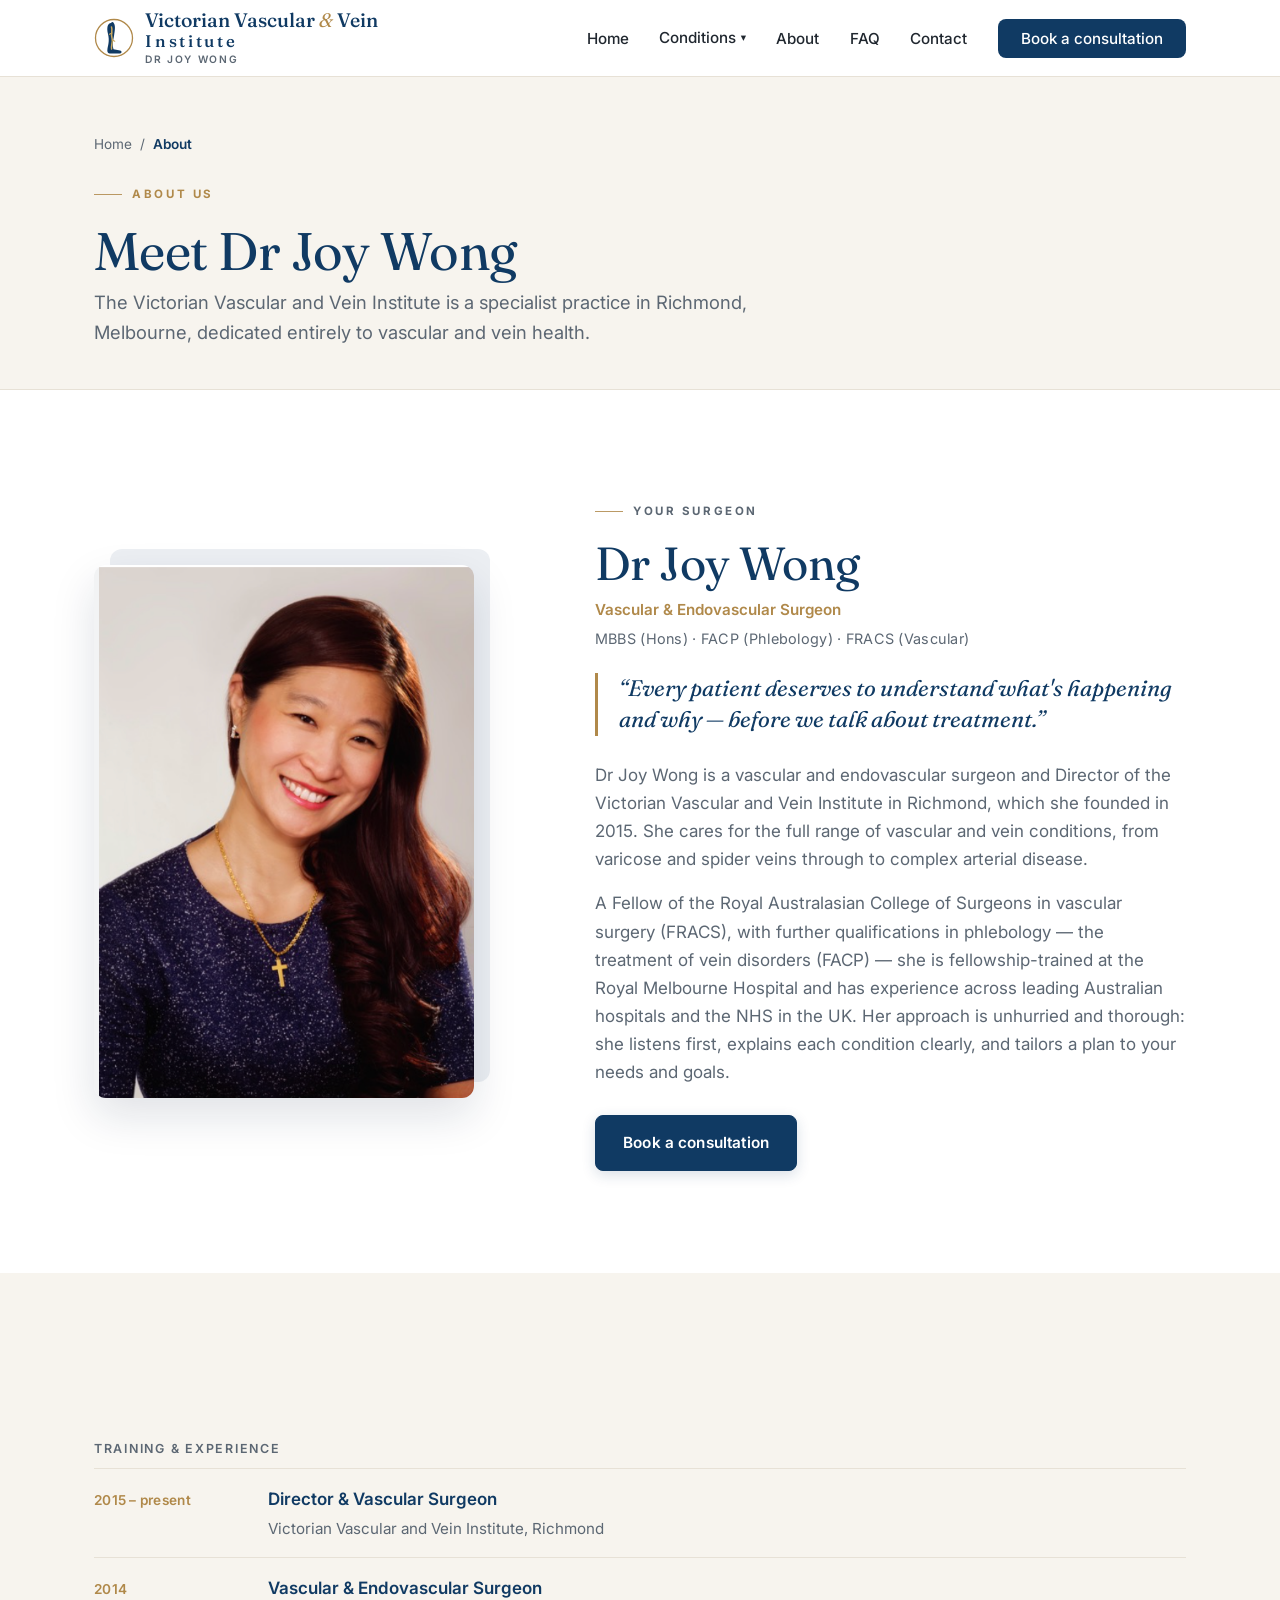
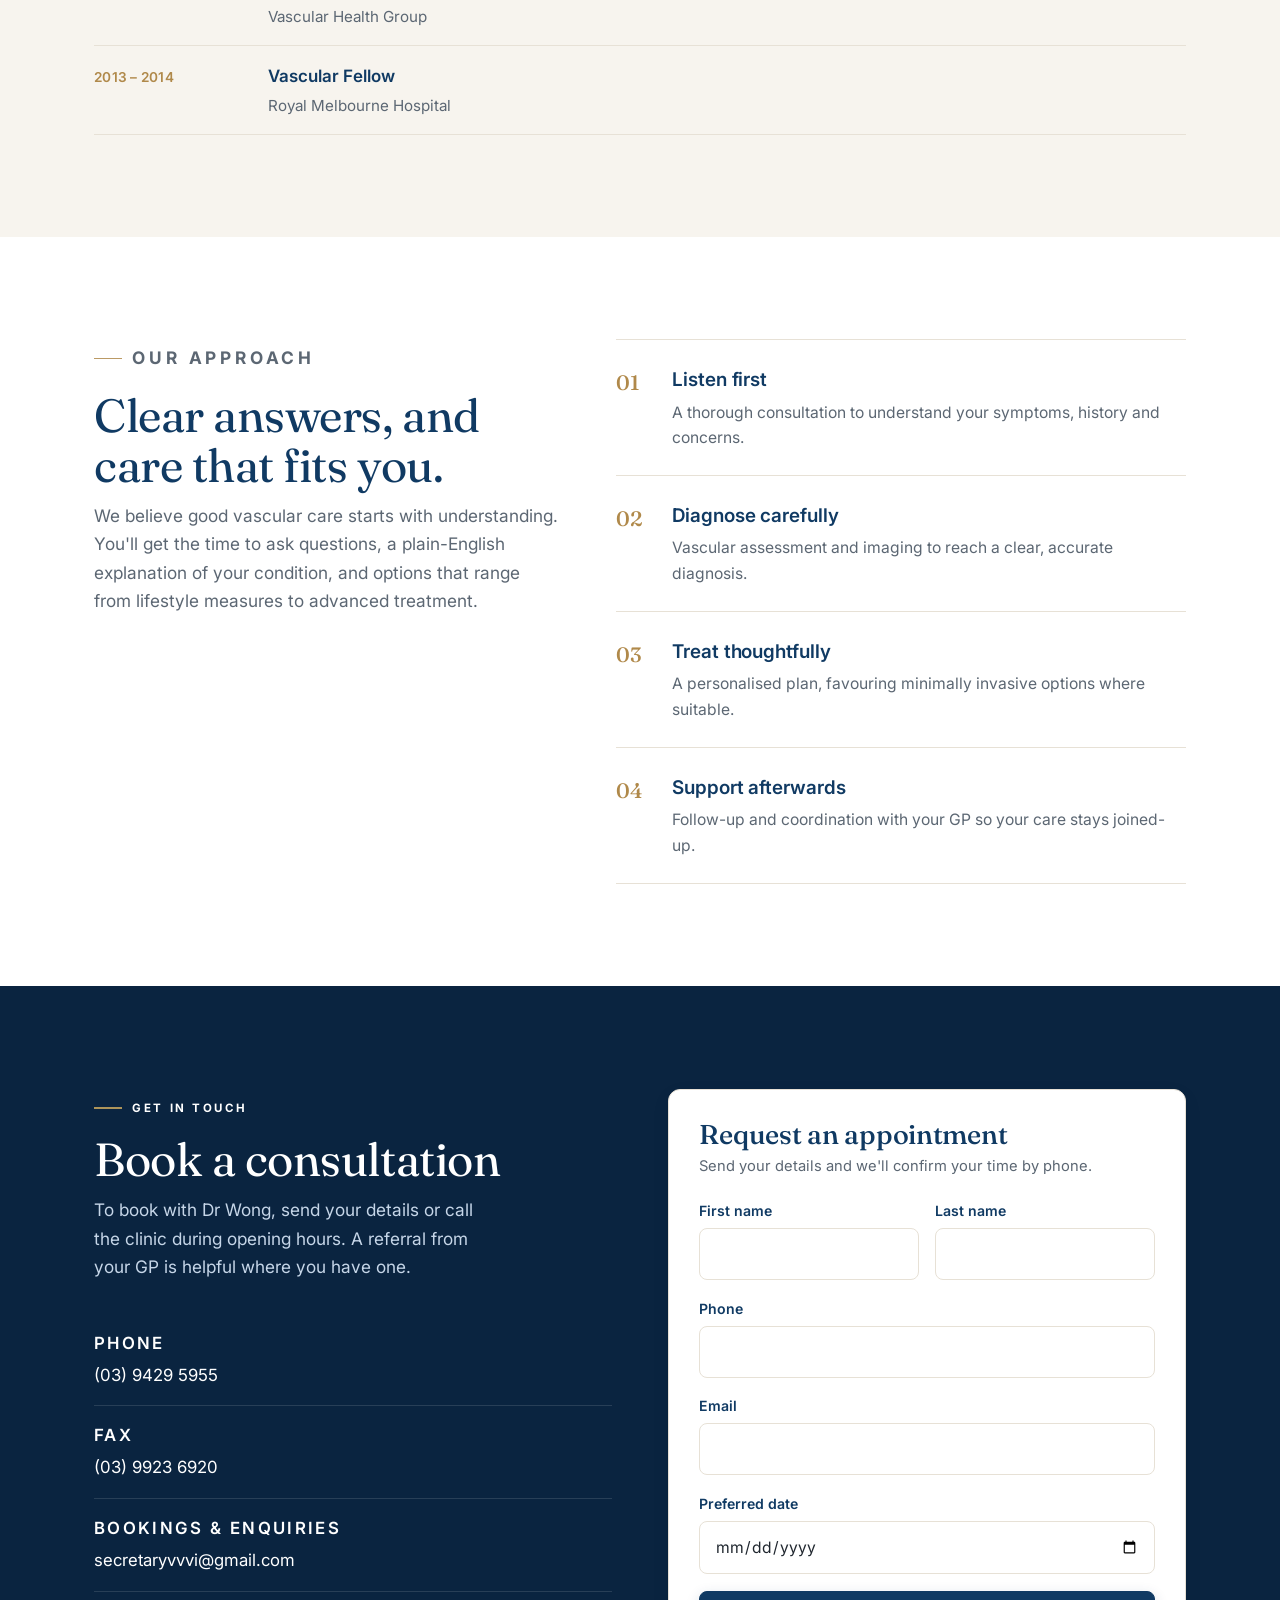
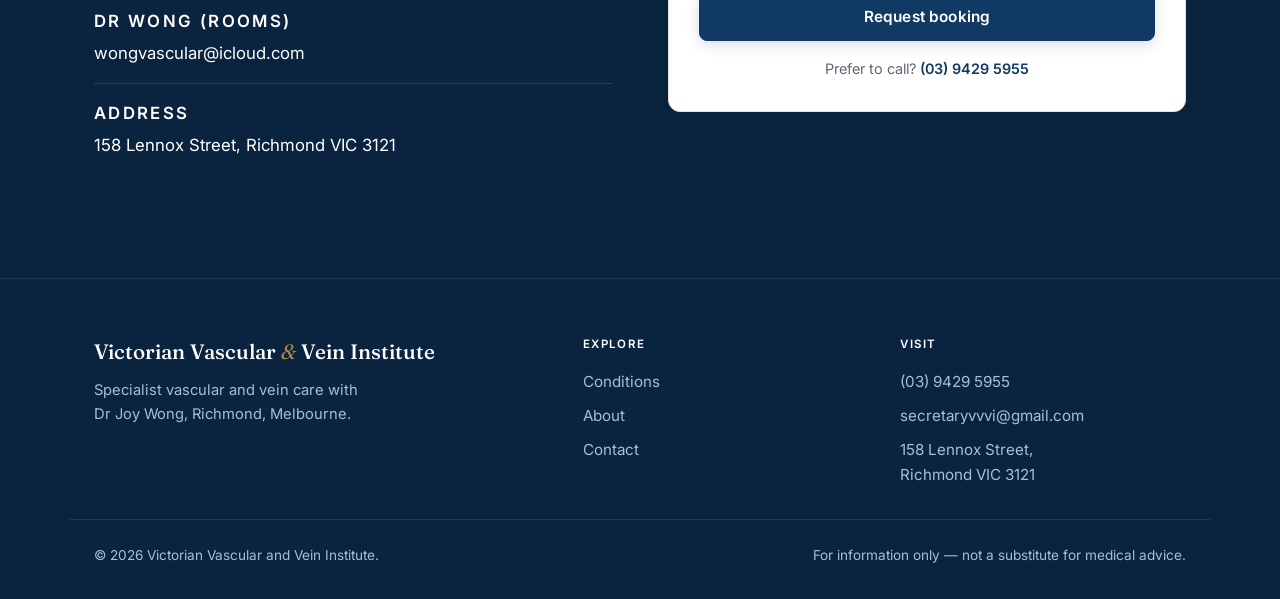
==== commit 2969f459: "Senior polish pass: a11y, responsiveness, and visual refinement - Fix in-page anchor jumps hiding un" ====
--- a/about.html
+++ b/about.html
@@ -1,8 +1,9 @@
 <!DOCTYPE html>
-<html lang="en">
+<html lang="en-AU">
 <head>
   <meta charset="UTF-8" />
   <meta name="viewport" content="width=device-width, initial-scale=1.0" />
+  <meta name="theme-color" content="#0a2440" />
   <meta name="description" content="About the Victorian Vascular and Vein Institute and Dr Joy Wong — vascular and vein surgeon in Richmond, Melbourne, with her training and experience." />
   <title>About Us — Victorian Vascular and Vein Institute</title>
   <link rel="preconnect" href="https://fonts.googleapis.com" />
@@ -39,7 +40,7 @@
         <ul id="nav-menu" class="nav-menu">
           <li><a href="index.html">Home</a></li>
           <li class="has-dropdown">
-            <a href="index.html#services" class="nav-drop-toggle">Conditions <span class="caret" aria-hidden="true">&#9662;</span></a>
+            <a href="index.html#services" class="nav-drop-toggle" aria-haspopup="true">Conditions <span class="caret" aria-hidden="true">&#9662;</span></a>
             <div class="dropdown-panel">
               <div class="container dropdown-row">
                 <a href="varicose-veins.html">Varicose &amp; Spider Veins</a>
--- a/styles.css
+++ b/styles.css
@@ -14,14 +14,14 @@
   --brass-soft: #cba95f;
   --paper: #f7f4ee;      /* warm ivory for alternating sections */
   --line: #e7e1d6;       /* warm hairline */
-  --line-cool: #e3e9f1;
   --white: #ffffff;
 
   --radius: 8px;
-  --radius-lg: 16px;
-  --shadow-sm: 0 1px 2px rgba(20, 28, 40, 0.04), 0 10px 30px rgba(20, 28, 40, 0.05);
-  --shadow-md: 0 24px 60px rgba(14, 32, 58, 0.16);
+  --radius-lg: 12px;
+  --shadow-sm: 0 1px 2px rgba(20, 28, 40, 0.04), 0 6px 20px rgba(20, 28, 40, 0.05);
+  --shadow-md: 0 18px 44px rgba(14, 32, 58, 0.13);
   --container: 1140px;
+  --header-h: 76px;
 
   --serif: "Fraunces", Georgia, "Times New Roman", serif;
   --sans: "Inter", system-ui, -apple-system, "Segoe UI", Roboto, sans-serif;
@@ -29,6 +29,9 @@
 
 * { box-sizing: border-box; }
 html { scroll-behavior: smooth; }
+
+/* Offset in-page anchor jumps so targets clear the sticky header */
+section[id], .page-hero, #book, [id="top"] { scroll-margin-top: calc(var(--header-h) + 18px); }
 
 body {
   margin: 0;
@@ -86,8 +89,8 @@
   padding: 0.9rem 1.7rem; border-radius: var(--radius); border: 1.5px solid transparent;
   cursor: pointer; transition: transform 0.2s ease, background 0.2s ease, color 0.2s ease, border-color 0.2s ease, box-shadow 0.2s ease;
 }
-.btn-primary { background: var(--navy); color: #fff; border-color: var(--navy); box-shadow: 0 8px 22px rgba(16, 58, 99, 0.20); }
-.btn-primary:hover { background: var(--navy-deep); border-color: var(--navy-deep); color: #fff; transform: translateY(-2px); box-shadow: 0 12px 28px rgba(16, 58, 99, 0.26); }
+.btn-primary { background: var(--navy); color: #fff; border-color: var(--navy); box-shadow: 0 4px 14px rgba(16, 58, 99, 0.16); }
+.btn-primary:hover { background: var(--navy-deep); border-color: var(--navy-deep); color: #fff; transform: translateY(-1px); box-shadow: 0 8px 20px rgba(16, 58, 99, 0.22); }
 .btn-ghost { background: transparent; color: var(--navy); border-color: rgba(16, 58, 99, 0.3); }
 .btn-ghost:hover { border-color: var(--navy); background: rgba(16, 58, 99, 0.04); transform: translateY(-2px); }
 .btn-block { width: 100%; }
@@ -216,6 +219,34 @@
 .section-title { margin-bottom: 0.7rem; }
 .section-intro { color: var(--muted); font-size: 1.1rem; line-height: 1.6; margin: 0; max-width: 46ch; }
 
+/* Old-style figures in running text (print-craft detail) */
+.lead, .section-intro, .hero-meta, .exp-date, .pull-quote, .statement-quote,
+.page-lead, .credentials { font-variant-numeric: oldstyle-nums; }
+
+/* ---------- Statement band (editorial voice) ---------- */
+.statement { background: var(--navy-deep); color: #fff; padding: clamp(4rem, 9vw, 7rem) 0; }
+.statement-inner { max-width: 42rem; margin: 0 auto; text-align: center; }
+.statement-mark {
+  display: block; font-family: var(--serif); color: var(--brass);
+  font-size: 4.5rem; line-height: 0.6; height: 2rem;
+}
+.statement-quote {
+  font-family: var(--serif); font-weight: 400; font-style: italic;
+  font-size: clamp(1.55rem, 3.4vw, 2.4rem); line-height: 1.34; letter-spacing: -0.01em;
+  color: #fff; margin: 0 0 1.9rem;
+}
+.statement-by {
+  display: inline-flex; align-items: center; gap: 0.85rem;
+  font-size: 0.74rem; text-transform: uppercase; letter-spacing: 0.2em; color: var(--brass-soft);
+}
+.statement-by .tick { width: 34px; height: 1px; background: var(--brass); }
+
+/* Drop cap on each condition's opening paragraph (print detail) */
+.condition-content > p:first-of-type::first-letter {
+  float: left; font-family: var(--serif); font-weight: 500; color: var(--navy);
+  font-size: 3.6rem; line-height: 0.78; padding: 0.35rem 0.55rem 0 0;
+}
+
 /* ---------- Condition cards ---------- */
 .cards { display: grid; grid-template-columns: repeat(auto-fill, minmax(300px, 1fr)); gap: 1.5rem; }
 .card {
@@ -227,7 +258,7 @@
   content: ""; position: absolute; top: 0; left: 0; right: 0; height: 3px;
   background: var(--brass); transform: scaleX(0); transform-origin: left; transition: transform 0.25s ease;
 }
-.card:hover { transform: translateY(-4px); box-shadow: var(--shadow-md); border-color: transparent; }
+.card:hover { transform: translateY(-3px); box-shadow: var(--shadow-md); border-color: var(--line); }
 .card:hover::after { transform: scaleX(1); }
 .card-img {
   display: block; width: 100%; height: auto; aspect-ratio: 400 / 240;
@@ -319,7 +350,7 @@
 .booking-aside { position: static; }
 .booking-form {
   background: #fff; border: 1px solid var(--line); border-radius: var(--radius-lg);
-  padding: clamp(1.4rem, 3vw, 1.9rem); box-shadow: var(--shadow-md);
+  padding: clamp(1.4rem, 3vw, 1.9rem); box-shadow: var(--shadow-sm);
 }
 .booking-title { font-family: var(--serif); font-weight: 500; font-size: clamp(1.35rem, 3vw, 1.7rem); margin: 0 0 0.3rem; }
 .booking-sub { font-size: 0.92rem; color: var(--muted); margin: 0 0 1.3rem; }
@@ -419,11 +450,6 @@
 .contact-list a, .contact-list span { color: #fff; font-size: 1.05rem; }
 .contact-list a:hover { color: var(--brass-soft); }
 
-.contact-form {
-  background: #fff; border-radius: var(--radius-lg); padding: 1.9rem; color: var(--ink);
-  box-shadow: var(--shadow-md);
-}
-.form-note { font-size: 0.85rem; color: var(--muted); margin-bottom: 1.3rem; }
 .field { margin-bottom: 1.05rem; }
 .field label { display: block; font-weight: 600; font-size: 0.88rem; margin-bottom: 0.35rem; color: var(--navy); }
 .field input, .field textarea {
@@ -434,23 +460,6 @@
 .field input:focus, .field textarea:focus {
   outline: none; border-color: var(--brass); box-shadow: 0 0 0 3px rgba(176, 137, 74, 0.16);
 }
-
-/* Call-to-book card */
-.call-card {
-  background: #fff; border-radius: var(--radius-lg); padding: 2.2rem 1.9rem;
-  color: var(--ink); box-shadow: var(--shadow-md); text-align: center;
-}
-.call-label {
-  text-transform: uppercase; letter-spacing: 0.16em; font-size: 0.72rem;
-  font-weight: 600; color: var(--brass); margin: 0 0 0.5rem;
-}
-.call-number {
-  display: block; font-family: var(--serif); font-weight: 500;
-  font-size: clamp(2rem, 8vw, 2.6rem); color: var(--navy); letter-spacing: -0.01em;
-  margin-bottom: 1.3rem; line-height: 1.1;
-}
-.call-number:hover { color: var(--navy-700); }
-.call-note { margin: 1.3rem 0 0; font-size: 0.9rem; color: var(--muted); line-height: 1.55; }
 
 /* ---------- Footer ---------- */
 .site-footer { background: var(--navy-deep); color: #a9bdd4; padding: clamp(2.5rem, 5vw, 3.5rem) 0 2rem; border-top: 1px solid rgba(255, 255, 255, 0.08); }
@@ -478,21 +487,19 @@
   .footer-grid { grid-template-columns: 1.6fr 1fr 1fr; }
 }
 
-@media (max-width: 819px) {
+/* Collapse the nav to a menu button before it gets cramped */
+@media (max-width: 900px) {
   .nav-toggle { display: block; }
   .nav-menu {
-    position: absolute; top: 76px; left: 0; right: 0; display: none;
+    position: absolute; top: 100%; left: 0; right: 0; display: none;
     flex-direction: column; align-items: stretch; gap: 0; background: #fff;
     border-bottom: 1px solid var(--line); padding: 0.5rem 1.5rem 1.2rem; box-shadow: var(--shadow-md);
   }
   .nav-menu.open { display: flex; }
   .nav-menu li { padding: 0.5rem 0; }
   .nav-menu a.nav-cta { text-align: center; margin-top: 0.6rem; }
-  /* Stack: leave room below the portrait so the ECG line clears it */
-  .hero-portrait { margin-top: 0.5rem; margin-bottom: 3.5rem; max-width: 340px; }
-  .hero-pulse { height: 40px; }
-
-  /* Conditions dropdown becomes an inline sublist on mobile */
+
+  /* Conditions dropdown becomes an inline sublist inside the menu */
   .dropdown-panel {
     position: static; opacity: 1; visibility: visible; transform: none;
     box-shadow: none; border: 0; background: transparent;
@@ -500,6 +507,12 @@
   .dropdown-row { grid-template-columns: 1fr; gap: 0; padding: 0.25rem 0 0 0.9rem; }
   .dropdown-row a { padding: 0.45rem 0.4rem; color: var(--muted); }
   .nav-drop-toggle .caret { display: none; }
+}
+
+@media (max-width: 819px) {
+  /* Stacked hero: leave room below the portrait so the ECG line clears it */
+  .hero-portrait { margin-top: 0.5rem; margin-bottom: 3.5rem; max-width: 340px; }
+  .hero-pulse { height: 40px; }
 }
 
 /* Mobile-first refinements: bigger tap targets, full-width actions */
@@ -536,7 +549,7 @@
 .hero-copy > h1 { animation-delay: 0.14s; }
 .hero-copy > .lead { animation-delay: 0.26s; }
 .hero-copy > .hero-actions { animation-delay: 0.38s; }
-.hero-copy > .hero-trust { animation-delay: 0.48s; }
+.hero-copy > .hero-meta { animation-delay: 0.48s; }
 .hero-portrait { animation: rise 0.85s cubic-bezier(0.2, 0.7, 0.2, 1) 0.3s backwards; }
 
 /* Animated ECG pulse line (hero signature) */
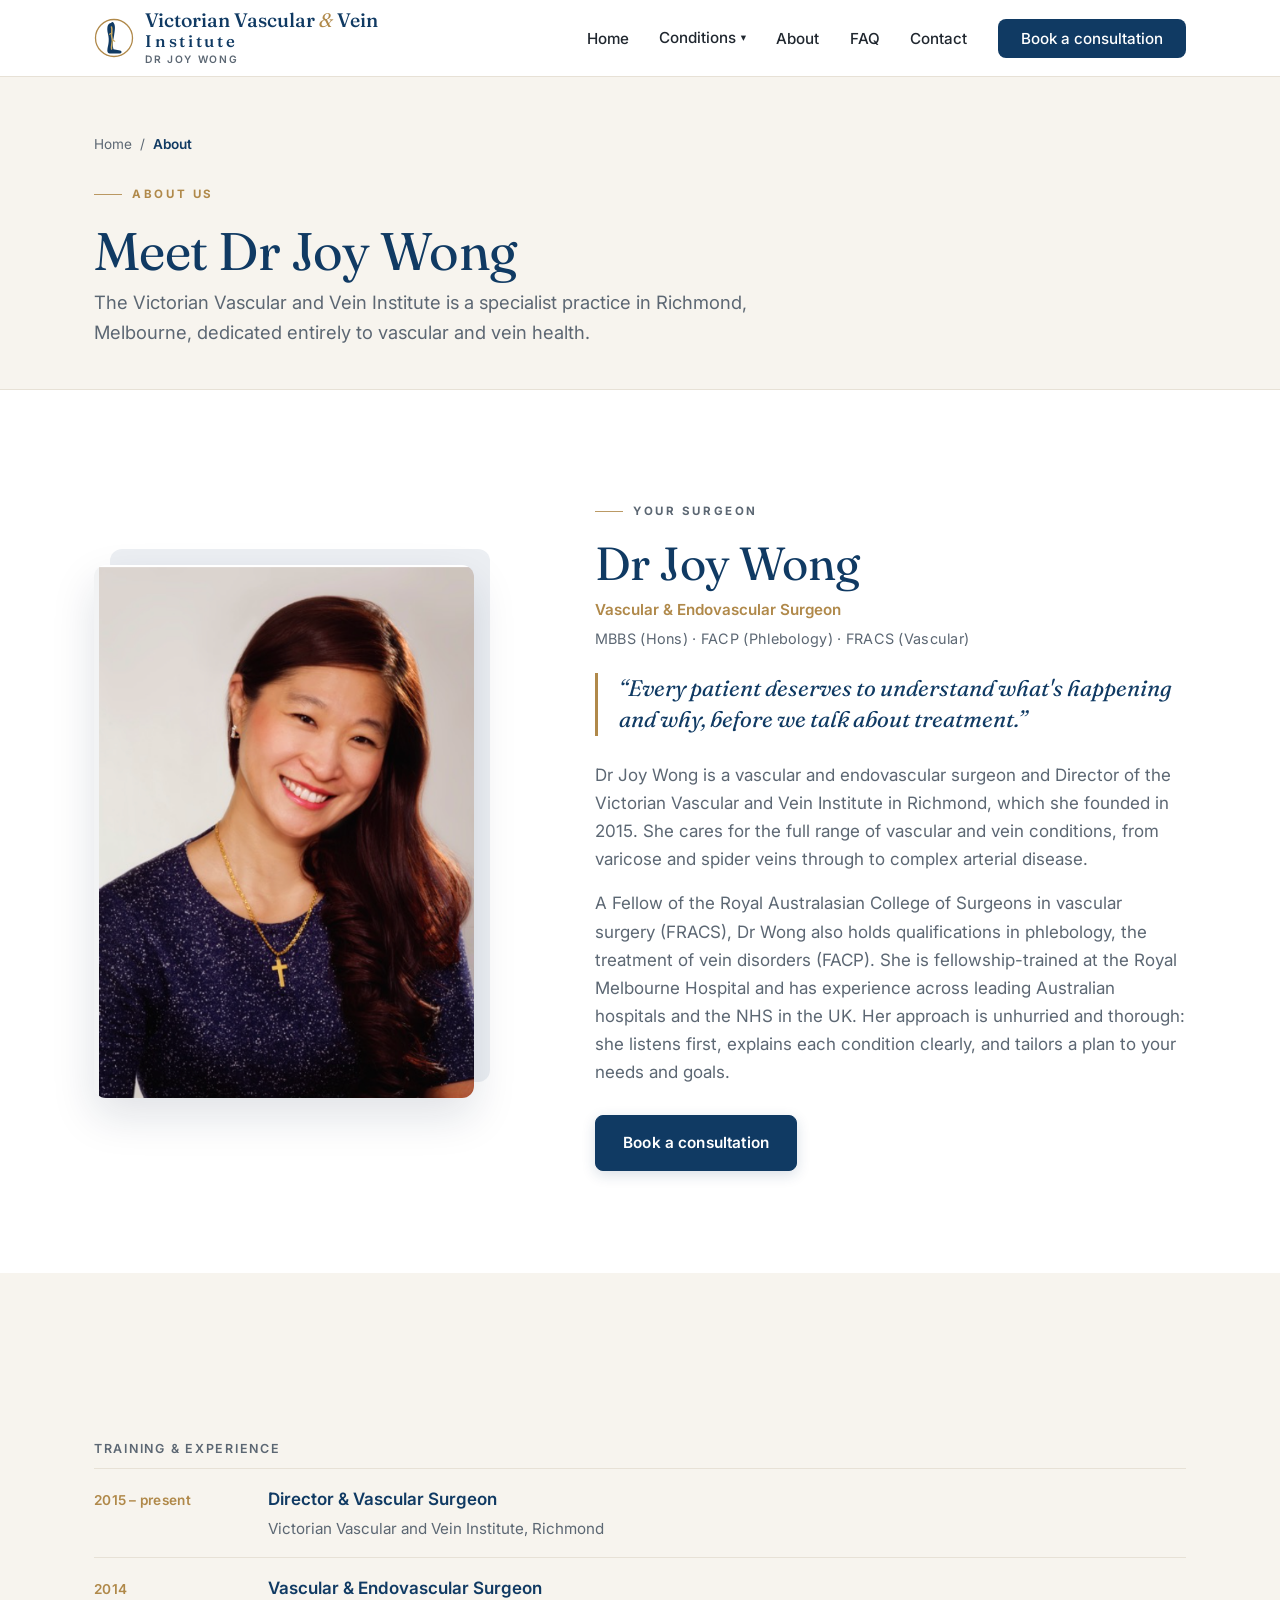
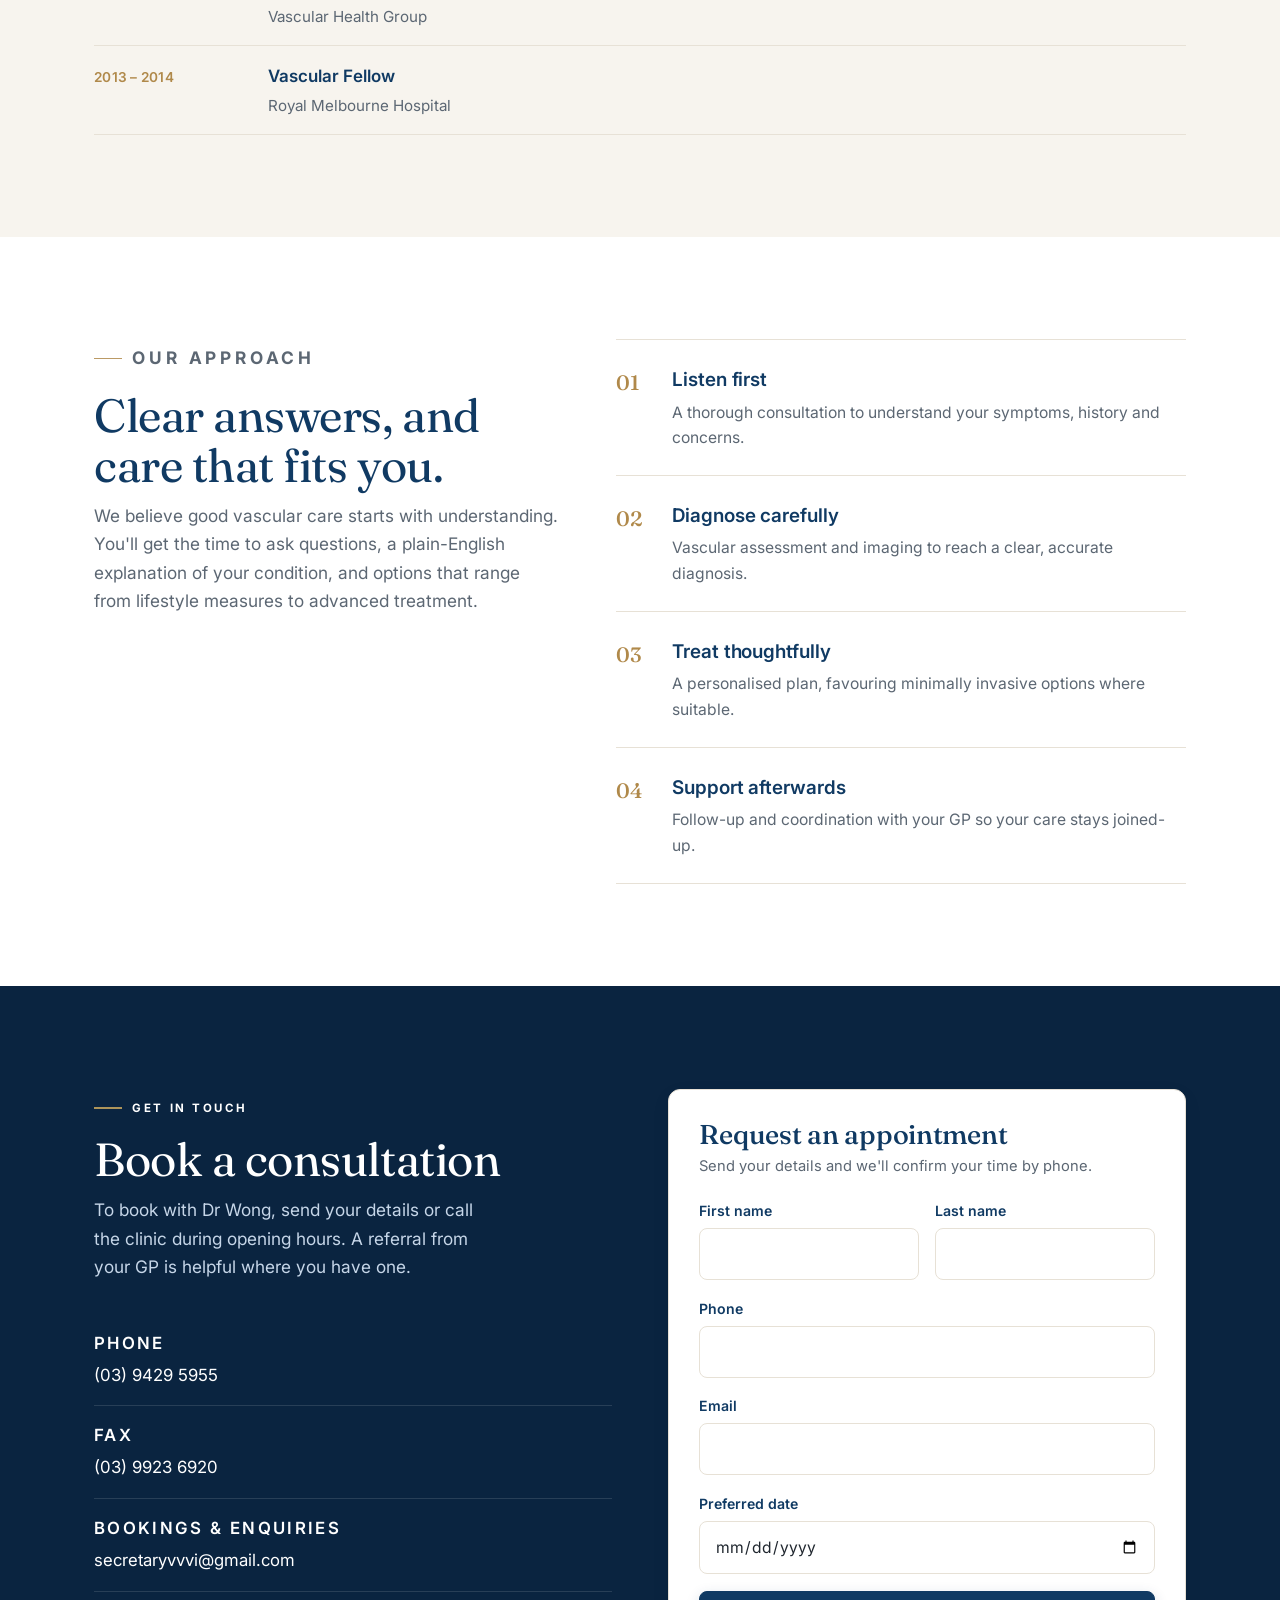
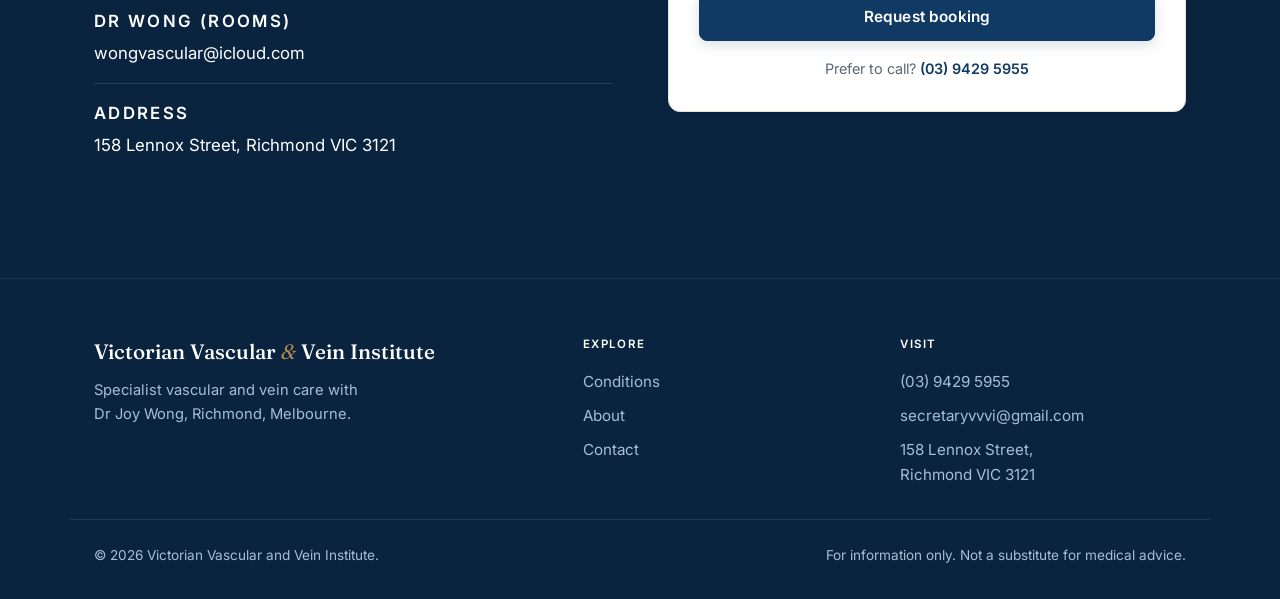
==== commit eafae3e3: "Copy: remove em dashes throughout, use natural punctuation Rewrite em-dash phrasing across home, abo" ====
--- a/about.html
+++ b/about.html
@@ -4,8 +4,8 @@
   <meta charset="UTF-8" />
   <meta name="viewport" content="width=device-width, initial-scale=1.0" />
   <meta name="theme-color" content="#0a2440" />
-  <meta name="description" content="About the Victorian Vascular and Vein Institute and Dr Joy Wong — vascular and vein surgeon in Richmond, Melbourne, with her training and experience." />
-  <title>About Us — Victorian Vascular and Vein Institute</title>
+  <meta name="description" content="About the Victorian Vascular and Vein Institute and Dr Joy Wong, vascular and vein surgeon in Richmond, Melbourne, with her training and experience." />
+  <title>About Us | Victorian Vascular and Vein Institute</title>
   <link rel="preconnect" href="https://fonts.googleapis.com" />
   <link rel="preconnect" href="https://fonts.gstatic.com" crossorigin />
   <link href="https://fonts.googleapis.com/css2?family=Fraunces:ital,opsz,wght@0,9..144,400;0,9..144,500;0,9..144,600;1,9..144,400&family=Inter:wght@400;500;600;700&display=swap" rel="stylesheet" />
@@ -90,7 +90,7 @@
           <p class="role">Vascular &amp; Endovascular Surgeon</p>
           <p class="credentials">MBBS (Hons) &middot; FACP (Phlebology) &middot; FRACS (Vascular)</p>
           <blockquote class="pull-quote">
-            “Every patient deserves to understand what's happening and why —
+            “Every patient deserves to understand what's happening and why,
             before we talk about treatment.”
           </blockquote>
           <p>
@@ -102,8 +102,8 @@
           </p>
           <p>
             A Fellow of the Royal Australasian College of Surgeons in vascular
-            surgery (FRACS), with further qualifications in phlebology — the
-            treatment of vein disorders (FACP) — she is fellowship-trained at the
+            surgery (FRACS), Dr Wong also holds qualifications in phlebology, the
+            treatment of vein disorders (FACP). She is fellowship-trained at the
             Royal Melbourne Hospital and has experience across leading Australian
             hospitals and the NHS in the UK. Her approach is unhurried and
             thorough: she listens first, explains each condition clearly, and
@@ -273,7 +273,7 @@
     </div>
     <div class="container footer-base">
       <p>© <span id="year"></span> Victorian Vascular and Vein Institute.</p>
-      <p>For information only — not a substitute for medical advice.</p>
+      <p>For information only. Not a substitute for medical advice.</p>
     </div>
   </footer>
 
--- a/styles.css
+++ b/styles.css
@@ -192,7 +192,7 @@
   content: ""; width: 1px; height: 12px; background: var(--line); margin: 0 1.1rem;
 }
 
-/* Hero portrait — the signature element */
+/* Hero portrait: the signature element */
 .hero-portrait { position: relative; margin: 0; justify-self: center; max-width: 380px; width: 100%; }
 .portrait-frame { position: relative; }
 .portrait-frame::before {
